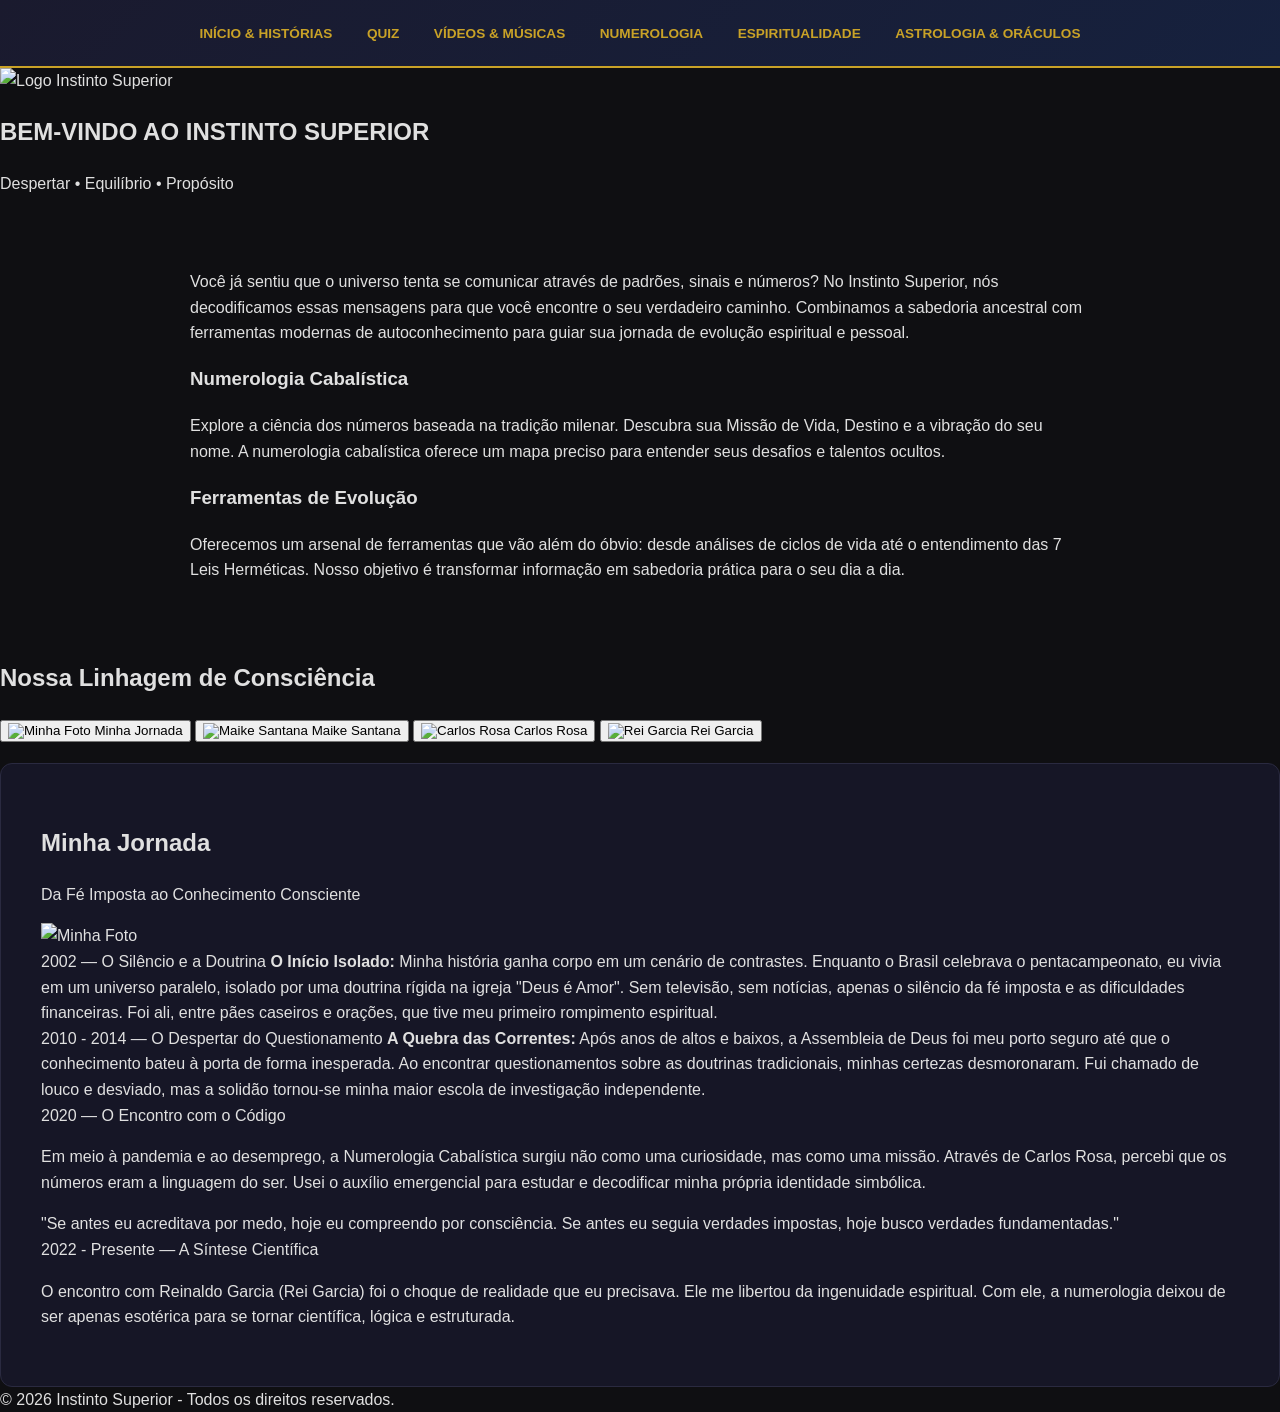
==== index.html @ 55b1f20a "Update index.html" ====
<!DOCTYPE html>
<html lang="pt-br">
<head>
    <meta charset="UTF-8">
    <meta name="viewport" content="width=device-width, initial-scale=1.0">
    <title>Instinto Superior | Numerologia e Autoconhecimento</title>
 
    <meta charset="UTF-8">
    <title>Título da Página</title>
    <link rel="stylesheet" href="estilo.css">
    
</head>

<body>

<header>
    <nav>
      
            <a href="index.html">Início & Histórias</a>
           <a href="quiz.html">Quiz</a>
            <a href="midia.html">Vídeos & Músicas</a>
            <a href="numerologia.html">Numerologia</a>
           <a href="esoterismo.html">Espiritualidade</a>
            <a href="astrologia.html">Astrologia & Oráculos</a>
    
    </nav>
</header>

    <!-- Apresentação Hero -->
    <section class="hero">
        <img src="   " alt="Logo Instinto Superior">
        <h1>BEM-VINDO AO INSTINTO SUPERIOR</h1>
        <p>Despertar • Equilíbrio • Propósito</p>
    </section>

    <!-- Conteúdo Introdutório Principal -->
    <main class="content-section">
        <div class="intro-text">
            <p>Você já sentiu que o universo tenta se comunicar através de padrões, sinais e números? No <span class="highlight">Instinto Superior</span>, nós decodificamos essas mensagens para que você encontre o seu verdadeiro caminho. Combinamos a sabedoria ancestral com ferramentas modernas de autoconhecimento para guiar sua jornada de evolução espiritual e pessoal.</p>
        </div>

        <div class="tools-grid">
            <div class="card">
                <h3>Numerologia Cabalística</h3>
                <p>Explore a ciência dos números baseada na tradição milenar. Descubra sua Missão de Vida, Destino e a vibração do seu nome. A numerologia cabalística oferece um mapa preciso para entender seus desafios e talentos ocultos.</p>
            </div>

            <div class="card">
                <h3>Ferramentas de Evolução</h3>
                <p>Oferecemos um arsenal de ferramentas que vão além do óbvio: desde análises de ciclos de vida até o entendimento das 7 Leis Herméticas. Nosso objetivo é transformar informação em sabedoria prática para o seu dia a dia.</p>
            </div>
        </div>
    </main>

    <!-- ====================================================
         SEÇÃO CENTRAL DE HISTÓRIAS INTEGRADA
         ==================================================== -->
    <section class="historias-container">
        <h2 class="historias-title">Nossa Linhagem de Consciência</h2>
        
        <!-- Menu de Navegação por Abas -->
        <div class="tabs-menu">
            <button class="tab-button active" onclick="openTab(event, 'minha-jornada')">
                <img src="    " alt="Minha Foto"> Minha Jornada
            </button>
            <button class="tab-button" onclick="openTab(event, 'maike-santana')">
                <img src="   " alt="Maike Santana"> Maike Santana
            </button>
            <button class="tab-button" onclick="openTab(event, 'carlos-rosa')">
                <img src="   " alt="Carlos Rosa"> Carlos Rosa
            </button>
            <button class="tab-button" onclick="openTab(event, 'rei-gacia')">
                <img src="   " alt="Rei Garcia"> Rei Garcia
            </button>
        </div>

        <!-- ABA 1: MINHA JORNADA -->
        <div id="minha-jornada" class="tab-content active">
            <div class="bio-header">
                <h2>Minha Jornada</h2>
                <p>Da Fé Imposta ao Conhecimento Consciente</p>
            </div>
            <div class="profile-wrapper">
                <img src="https://static.wixstatic.com/media/748f0c_9f172730eea84b9d8f910b23931224f4~mv2.jpeg" alt="Minha Foto" class="profile-pic-bio">
                <div class="bio-desc">
                    <div class="timeline-box">
                        <span class="timeline-date">2002 — O Silêncio e a Doutrina</span>
                        <strong>O Início Isolado:</strong> Minha história ganha corpo em um cenário de contrastes. Enquanto o Brasil celebrava o pentacampeonato, eu vivia em um universo paralelo, isolado por uma doutrina rígida na igreja "Deus é Amor". Sem televisão, sem notícias, apenas o silêncio da fé imposta e as dificuldades financeiras. Foi ali, entre pães caseiros e orações, que tive meu primeiro rompimento espiritual.
                    </div>
                    <div class="timeline-box">
                        <span class="timeline-date">2010 - 2014 — O Despertar do Questionamento</span>
                        <strong>A Quebra das Correntes:</strong> Após anos de altos e baixos, a Assembleia de Deus foi meu porto seguro até que o conhecimento bateu à porta de forma inesperada. Ao encontrar questionamentos sobre as doutrinas tradicionais, minhas certezas desmoronaram. Fui chamado de louco e desviado, mas a solidão tornou-se minha maior escola de investigação independente.
                    </div>
                </div>
            </div>
            
            <div class="timeline-box">
                <span class="timeline-date">2020 — O Encontro com o Código</span>
                <p>Em meio à pandemia e ao desemprego, a Numerologia Cabalística surgiu não como uma curiosidade, mas como uma missão. Através de Carlos Rosa, percebi que os números eram a linguagem do ser. Usei o auxílio emergencial para estudar e decodificar minha própria identidade simbólica.</p>
            </div>

            <div class="box-destaque" style="border-left-color: #c9a227;">
                "Se antes eu acreditava por medo, hoje eu compreendo por consciência. Se antes eu seguia verdades impostas, hoje busco verdades fundamentadas."
            </div>

            <div class="timeline-box">
                <span class="timeline-date">2022 - Presente — A Síntese Científica</span>
                <p>O encontro com Reinaldo Garcia (Rei Garcia) foi o choque de realidade que eu precisava. Ele me libertou da ingenuidade espiritual. Com ele, a numerologia deixou de ser apenas esotérica para se tornar científica, lógica e estruturada.</p>
            </div>
        </div>

        <!-- ABA 2: MAIKE SANTANA -->
        <div id="maike-santana" class="tab-content">
            <div class="bio-header">
                <h2>Maike Santana</h2>
                <p>Escritor e Ser Interior em Evolução</p>
            </div>
            <div class="profile-wrapper">
                <img src="https://static.wixstatic.com/media/748f0c_4a6f8e81acbf4559ae08676d665b6ce5~mv2.jpeg" alt="Maike Santana" class="profile-pic-bio">
                <div class="bio-desc">
                    <p><strong>Maike Santana</strong> é um exemplo de resiliência [cite: user_context]. Através de sua obra, ele compartilha como transformou dores físicas profundas e diagnósticos crônicos em uma jornada de despertar espiritual [cite: user_context]. Ex-praticante de esportes e entusiasta de uma vida ativa, ele encontrou na escrita e na introspecção a salvação para os desafios impostos pela Distrofia Muscular e pela Doença de Crohn [cite: user_context].</p>
                    <p>Mais que um autor, Maike é uma alma íntegra que impacta a todos com sua história de superação constante, provando que a verdadeira liberdade reside no interior [cite: user_context].</p>
                </div>
            </div>

            <div class="box-vintage">
                <h3>Agradecimentos do Autor</h3>
                <p>“Aos familiares e amigos que interferiram em minha vida compartilhando afetos, mas também às pessoas que trombaram em minha trajetória indiretamente, pois admito que grande parte do meu jardim floresceu por causa de cada muda plantada por um destes!” [cite: user_context]</p>
            </div>

            <div class="grid-dois-campos">
                <div class="campo-item">
                    <h4>Doença de Crohn</h4>
                    <p>Condição inflamatória crônica do trato digestivo [cite: user_context]. Exige disciplina, tratamentos intensos e uma força mental inabalável para lidar com a fadiga e os sintomas recorrentes [cite: user_context].</p>
                </div>
                <div class="campo-item">
                    <h4>Distrofia Muscular</h4>
                    <p>Desafio genético que causa a fraqueza progressiva dos músculos [cite: user_context]. Uma batalha que Maike enfrenta buscando na essência espiritual a mobilidade que o corpo limita [cite: user_context].</p>
                </div>
            </div>
        </div>

        <!-- ABA 3: CARLOS ROSA -->
        <div id="carlos-rosa" class="tab-content">
            <div class="bio-header">
                <h2>Carlos Rosa</h2>
                <p>O Pioneiro da Numerologia Cabalística no Brasil</p>
            </div>
            <div class="profile-wrapper">
                <img src="https://static.wixstatic.com/media/748f0c_5c99cead1aad499e9e5882c2d1a0285c~mv2.jpeg" alt="Carlos Rosa" class="profile-pic-bio">
                <div class="bio-desc">
                    <p>A história da Numerologia Cabalística moderna no Brasil tem um marco inicial claro: o trabalho de <strong>Carlos Rosa</strong> [cite: user_context]. Em 2002, ele fundou a <strong>Academia Brasileira de Numerologia Cabalística (ABNC)</strong>, tornando-se o principal responsável por trazer esse conhecimento ancestral para o público brasileiro de forma estruturada e didática [cite: user_context].</p>
                    <p>Através de suas obras e ensinos, Carlos Rosa desmistificou o uso da Gematria e a aplicação da Tabela Cabalística, defendendo que os números são a linguagem fundamental do universo [cite: user_context].</p>
                </div>
            </div>

            <div class="box-vintage">
                <h3>Uma Conexão de Propósito</h3>
                <p>"Minha trajetória com os números começou a ganhar forma em 2019 [cite: user_context]. (...) Foi através dos vídeos e das lições de Carlos Rosa que encontrei a Numerologia — não apenas como uma teoria, mas como uma ferramenta de praticidade absoluta [cite: user_context]. Ele foi a ponte que me permitiu sair de um estado de incerteza para um caminho de clareza técnica [cite: user_context]."</p>
            </div>

            <div class="box-destaque" style="border-left-color: #c5a021;">
                <h3>Da Tradição à Ciência</h3>
                <p>Honro o misticismo que ele apresentou, pois foi ele que pavimentou o caminho [cite: user_context]. No entanto, meu compromisso atual é levar esse legado para o próximo nível: o da comprovação por padrões, do estudo cerebral e da psicologia aplicada [cite: user_context]. Carlos Rosa trouxe a chave; meu trabalho é aplicar essa chave na engenharia do comportamento humano moderno [cite: user_context].</p>
            </div>
        </div>

        <!-- ABA 4: REI GARCIA -->
        <div id="rei-gacia" class="tab-content">
            <div class="bio-header">
                <h2>Reinaldo Garcia (Rei Garcia)</h2>
                <p>Numerologia Quântica e a Ciência do Ser</p>
            </div>
            <div class="profile-wrapper">
                <img src="https://static.wixstatic.com/media/748f0c_0ec0a823d72e423b91627343e08ac4ed~mv2.jpg" alt="Rei Garcia" class="profile-pic-bio">
                <div class="bio-desc">
                    <p><strong>Reinaldo Martins Garcia</strong> é a personificação do equilíbrio entre a mente analítica e a percepção metafísica [cite: user_context]. Engenheiro e empresário por formação, Reinaldo trouxe para o universo da numerologia o rigor científico que o campo necessitava [cite: user_context]. Atuando como numerólogo cabalista, tarólogo e palestrante, seu trabalho é um convite à evolução da consciência [cite: user_context].</p>
                    <p>Diferente das abordagens puramente místicas, o "Rei Garcia" fundamenta sua prática na <strong>Numerologia Quântica</strong>, utilizando conceitos de física e frequência para harmonizar energias [cite: user_context].</p>
                </div>
            </div>

            <div class="box-destaque">
                <h3>A Ponte para a Ciência</h3>
                <p>"Reinaldo Garcia foi o mestre que equilibrou minha jornada [cite: user_context]. Se o início do meu caminho foi marcado pela fé e pelo misticismo, foi com o Reinaldo que aprendi a centrar meus estudos na modernidade científica [cite: user_context]. Ele me deu a mentalidade necessária para construir ferramentas científicas que realmente transformam a vida das pessoas [cite: user_context]."</p>
            </div>
        </div>

    </section>

    <!-- Rodapé Único -->
    <footer>
        &copy; 2026 Instinto Superior - Todos os direitos reservados.
    </footer>

    <!-- SCRIPT DE INTEGRAÇÃO DAS ABAS -->
    <script>
        function openTab(evt, tabName) {
            // Esconde todos os conteúdos das abas
            var i, tabcontent, tablinks;
            tabcontent = document.getElementsByClassName("tab-content");
            for (i = 0; i < tabcontent.length; i++) {
                tabcontent[i].className = tabcontent[i].className.replace(" active", "");
            }

            // Remove a classe "active" de todos os botões
            tablinks = document.getElementsByClassName("tab-button");
            for (i = 0; i < tablinks.length; i++) {
                tablinks[i].className = tablinks[i].className.replace(" active", "");
            }

            // Mostra a aba atual e adiciona a classe "active" ao botão clicado
            document.getElementById(tabName).className += " active";
            evt.currentTarget.className += " active";
        }
    </script>

</body>
</html>
---- estilo.css ----
/* estilo.css - Identidade Visual Instinto Superior */
:root {
    --fundo: #0f0f12;
    --card-bg: #1a1a2e;
    --dourado: #c9a227;
    --texto: #e0e0e0;
    --ciano: #06b6d4;
    --vermelho-maike: #b21f1f;
}

body {
    font-family: 'Segoe UI', Tahoma, Geneva, Verdana, sans-serif;
    background-color: var(--fundo);
    color: var(--texto);
    margin: 0;
    line-height: 1.6;
}

/* Menu Superior Integrado */
header {
    background: linear-gradient(135deg, #1a1a2e 0%, #16213e 100%);
    padding: 20px 0;
    text-align: center;
    border-bottom: 2px solid var(--dourado);
    position: sticky;
    top: 0;
    z-index: 1000;
}

nav a {
    color: var(--dourado);
    text-decoration: none;
    margin: 0 15px;
    font-weight: bold;
    text-transform: uppercase;
    font-size: 0.85em;
    transition: 0.3s;
}

nav a:hover, nav a.active {
    color: #fff;
    text-shadow: 0 0 10px var(--dourado);
}

/* Layout das Páginas */
.content-section {
    max-width: 900px;
    margin: 0 auto;
    padding: 40px 20px;
}

/* Estilo de Cartões (Cards) */
.card-padrao {
    background: var(--card-bg);
    padding: 25px;
    border-radius: 10px;
    border-left: 4px solid var(--dourado);
    transition: transform 0.3s ease;
    margin-bottom: 20px;
}

.card-padrao:hover {
    transform: translateY(-5px);
    background: #232344;
}

/* Estilo das Abas de Histórias */
.tab-content {
    display: none;
    background: #161626;
    padding: 40px;
    border-radius: 12px;
    border: 1px solid #2a2a40;
    margin-top: 20px;
}

.tab-content.active {
    display: block;
    animation: fadeIn 0.5s ease;
}

@keyframes fadeIn {
    from { opacity: 0; transform: translateY(10px); }
    to { opacity: 1; transform: translateY(0); }
}
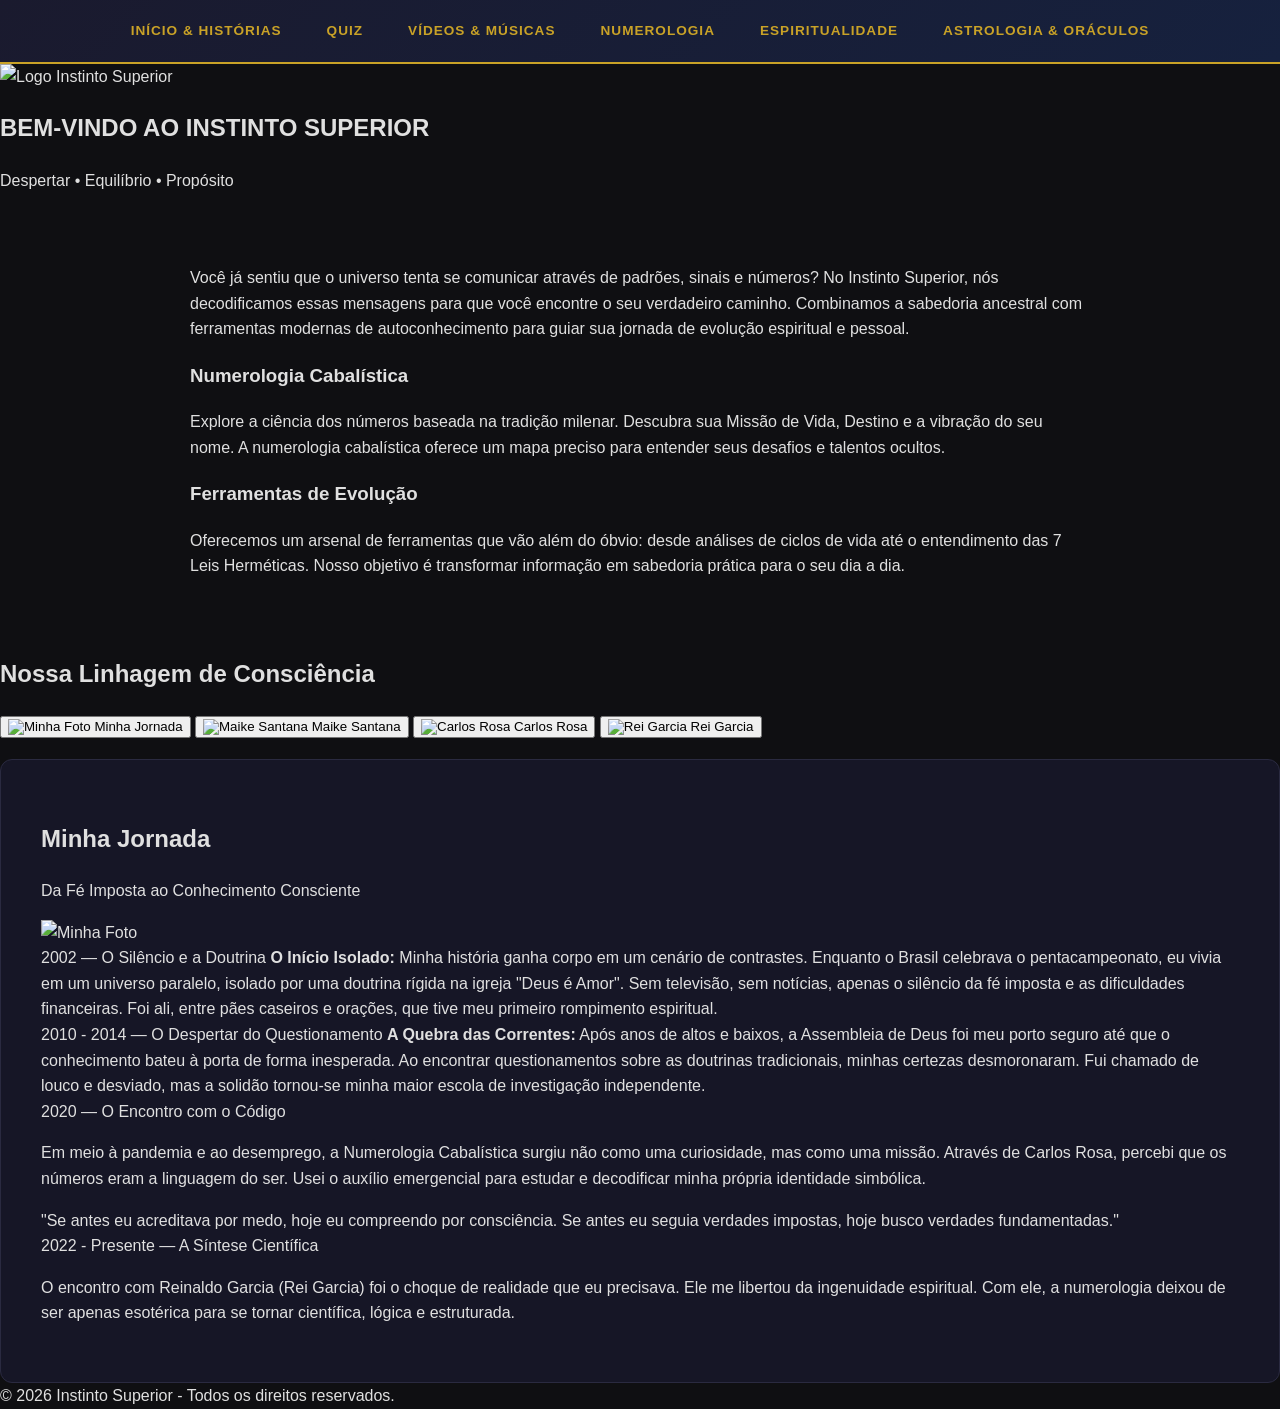
==== commit 5114de6c: "Update index.html" ====
--- a/index.html
+++ b/index.html
@@ -81,7 +81,7 @@
                 <p>Da Fé Imposta ao Conhecimento Consciente</p>
             </div>
             <div class="profile-wrapper">
-                <img src="https://static.wixstatic.com/media/748f0c_9f172730eea84b9d8f910b23931224f4~mv2.jpeg" alt="Minha Foto" class="profile-pic-bio">
+                <img src="    " alt="Minha Foto" class="profile-pic-bio">
                 <div class="bio-desc">
                     <div class="timeline-box">
                         <span class="timeline-date">2002 — O Silêncio e a Doutrina</span>
@@ -116,7 +116,7 @@
                 <p>Escritor e Ser Interior em Evolução</p>
             </div>
             <div class="profile-wrapper">
-                <img src="https://static.wixstatic.com/media/748f0c_4a6f8e81acbf4559ae08676d665b6ce5~mv2.jpeg" alt="Maike Santana" class="profile-pic-bio">
+                <img src="    " alt="Maike Santana" class="profile-pic-bio">
                 <div class="bio-desc">
                     <p><strong>Maike Santana</strong> é um exemplo de resiliência [cite: user_context]. Através de sua obra, ele compartilha como transformou dores físicas profundas e diagnósticos crônicos em uma jornada de despertar espiritual [cite: user_context]. Ex-praticante de esportes e entusiasta de uma vida ativa, ele encontrou na escrita e na introspecção a salvação para os desafios impostos pela Distrofia Muscular e pela Doença de Crohn [cite: user_context].</p>
                     <p>Mais que um autor, Maike é uma alma íntegra que impacta a todos com sua história de superação constante, provando que a verdadeira liberdade reside no interior [cite: user_context].</p>
@@ -147,7 +147,7 @@
                 <p>O Pioneiro da Numerologia Cabalística no Brasil</p>
             </div>
             <div class="profile-wrapper">
-                <img src="https://static.wixstatic.com/media/748f0c_5c99cead1aad499e9e5882c2d1a0285c~mv2.jpeg" alt="Carlos Rosa" class="profile-pic-bio">
+                <img src="    " alt="Carlos Rosa" class="profile-pic-bio">
                 <div class="bio-desc">
                     <p>A história da Numerologia Cabalística moderna no Brasil tem um marco inicial claro: o trabalho de <strong>Carlos Rosa</strong> [cite: user_context]. Em 2002, ele fundou a <strong>Academia Brasileira de Numerologia Cabalística (ABNC)</strong>, tornando-se o principal responsável por trazer esse conhecimento ancestral para o público brasileiro de forma estruturada e didática [cite: user_context].</p>
                     <p>Através de suas obras e ensinos, Carlos Rosa desmistificou o uso da Gematria e a aplicação da Tabela Cabalística, defendendo que os números são a linguagem fundamental do universo [cite: user_context].</p>
@@ -172,7 +172,7 @@
                 <p>Numerologia Quântica e a Ciência do Ser</p>
             </div>
             <div class="profile-wrapper">
-                <img src="https://static.wixstatic.com/media/748f0c_0ec0a823d72e423b91627343e08ac4ed~mv2.jpg" alt="Rei Garcia" class="profile-pic-bio">
+                <img src="    " alt="Rei Garcia" class="profile-pic-bio">
                 <div class="bio-desc">
                     <p><strong>Reinaldo Martins Garcia</strong> é a personificação do equilíbrio entre a mente analítica e a percepção metafísica [cite: user_context]. Engenheiro e empresário por formação, Reinaldo trouxe para o universo da numerologia o rigor científico que o campo necessitava [cite: user_context]. Atuando como numerólogo cabalista, tarólogo e palestrante, seu trabalho é um convite à evolução da consciência [cite: user_context].</p>
                     <p>Diferente das abordagens puramente místicas, o "Rei Garcia" fundamenta sua prática na <strong>Numerologia Quântica</strong>, utilizando conceitos de física e frequência para harmonizar energias [cite: user_context].</p>
--- a/estilo.css
+++ b/estilo.css
@@ -16,40 +16,52 @@
     line-height: 1.6;
 }
 
-/* Menu Superior Integrado */
+/* ====================================================
+   MENU SUPERIOR HORIZONTAL (BEM NO TOPO, UM AO LADO DO OUTRO)
+   ==================================================== */
 header {
     background: linear-gradient(135deg, #1a1a2e 0%, #16213e 100%);
-    padding: 20px 0;
+    padding: 15px 0; /* Diminuído para ocupar menos espaço vertical */
     text-align: center;
     border-bottom: 2px solid var(--dourado);
-    position: sticky;
+    position: sticky; /* Mantém o menu fixo no topo ao rolar a página */
     top: 0;
     z-index: 1000;
 }
 
-nav a {
+header nav {
+    display: flex;
+    justify-content: center; /* Centraliza horizontalmente os itens */
+    align-items: center;
+    gap: 25px; /* Espaçamento exato entre um link e outro */
+    flex-wrap: wrap; /* Se a tela for muito pequena (celular), eles quebram linha suavemente */
+}
+
+header nav a {
     color: var(--dourado);
     text-decoration: none;
-    margin: 0 15px;
     font-weight: bold;
     text-transform: uppercase;
     font-size: 0.85em;
-    transition: 0.3s;
+    letter-spacing: 1px;
+    transition: all 0.3s ease;
+    padding: 5px 10px;
 }
 
-nav a:hover, nav a.active {
+header nav a:hover, header nav a.active {
     color: #fff;
     text-shadow: 0 0 10px var(--dourado);
 }
 
-/* Layout das Páginas */
+/* ====================================================
+   LAYOUT E CARDS DAS PÁGINAS
+   ==================================================== */
 .content-section {
     max-width: 900px;
     margin: 0 auto;
     padding: 40px 20px;
 }
 
-/* Estilo de Cartões (Cards) */
 .card-padrao {
     background: var(--card-bg);
     padding: 25px;
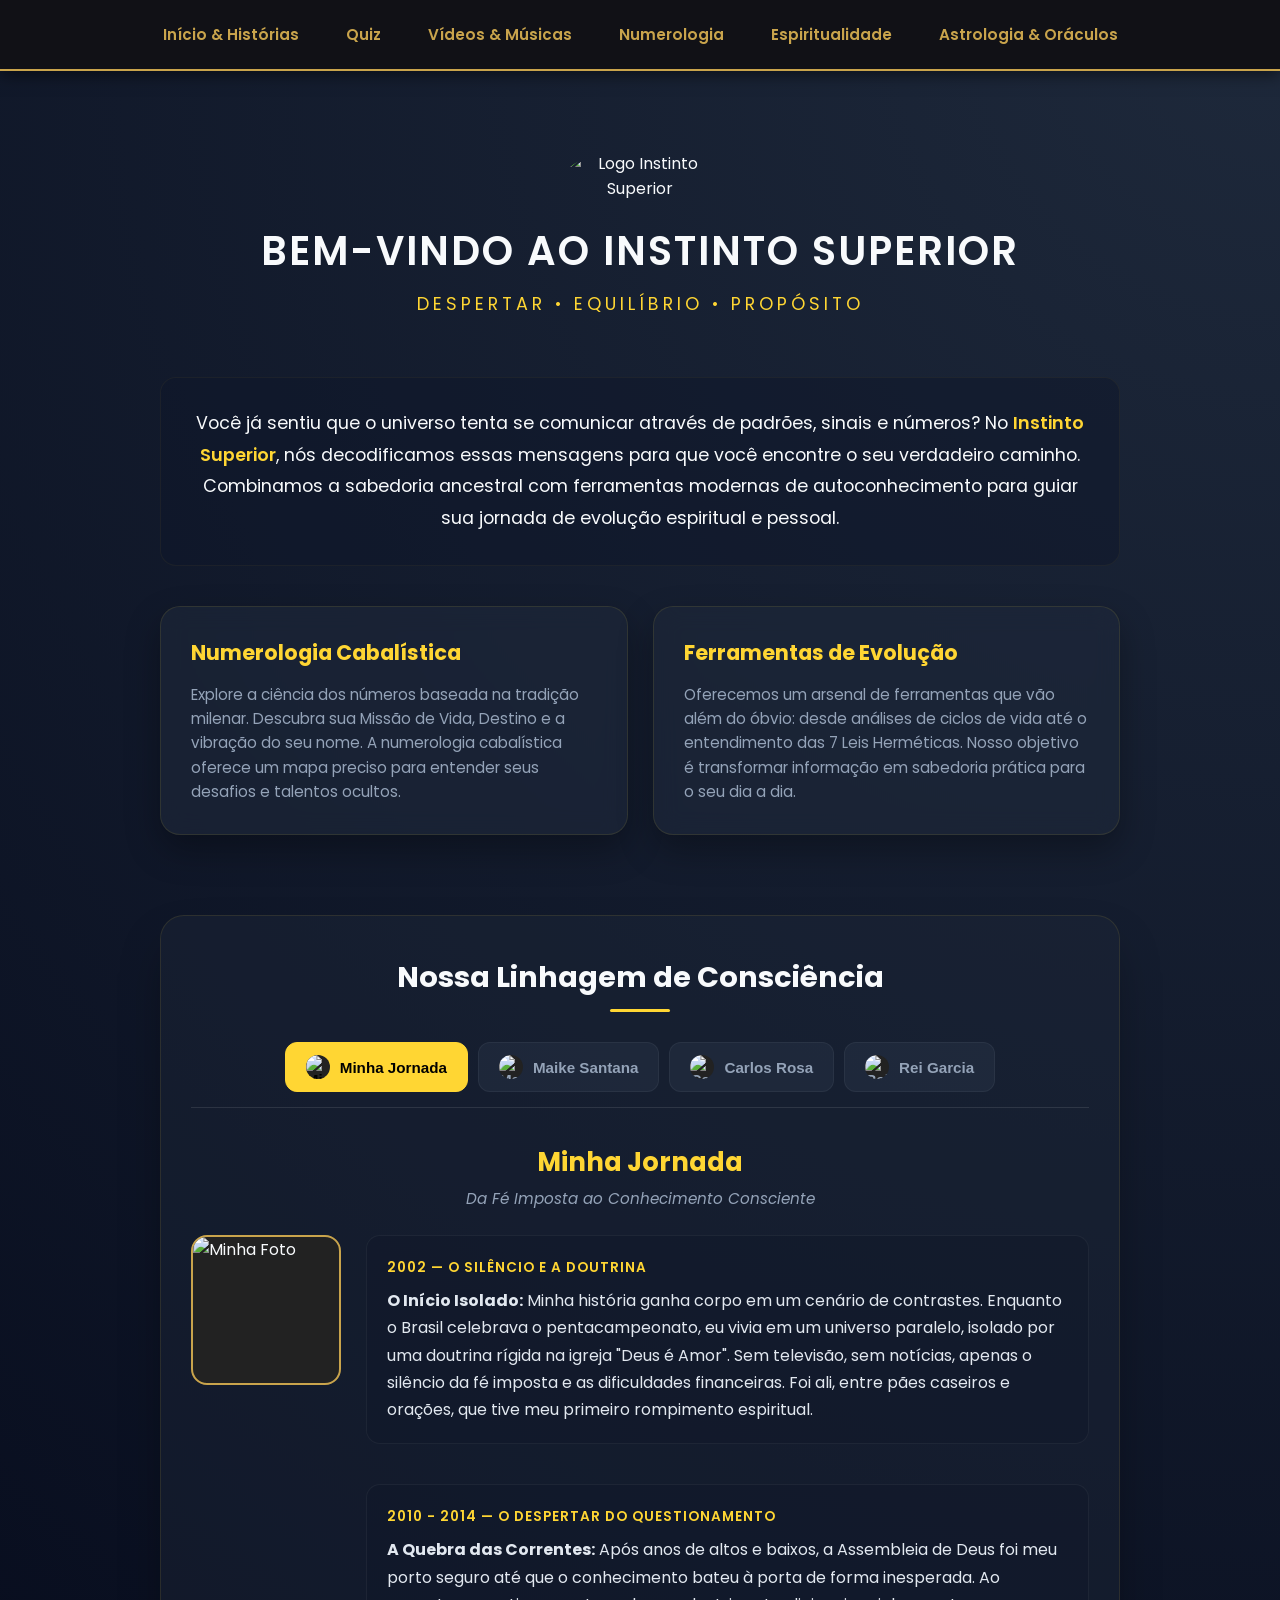
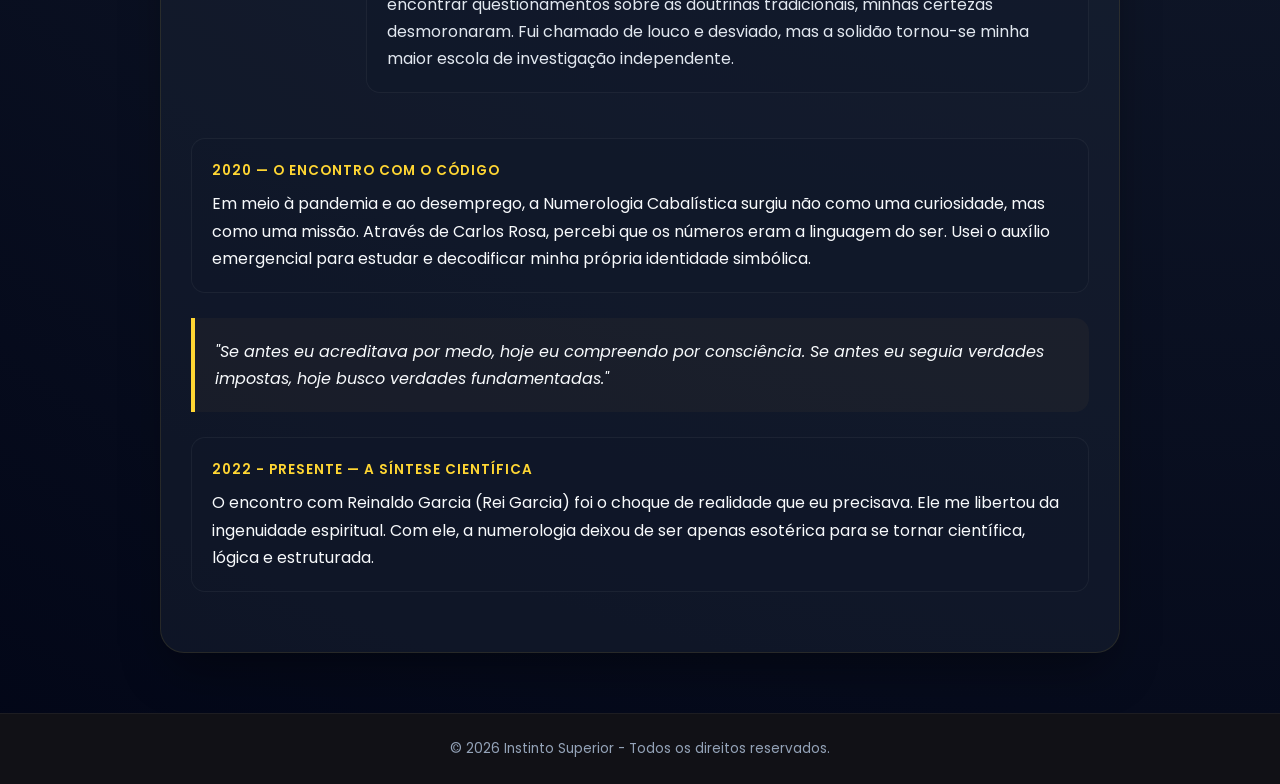
==== commit cffb3e21: "Update index.html" ====
--- a/index.html
+++ b/index.html
@@ -4,31 +4,401 @@
     <meta charset="UTF-8">
     <meta name="viewport" content="width=device-width, initial-scale=1.0">
     <title>Instinto Superior | Numerologia e Autoconhecimento</title>
- 
-    <meta charset="UTF-8">
-    <title>Título da Página</title>
-    <link rel="stylesheet" href="estilo.css">
-    
+    <link href="https://fonts.googleapis.com/css2?family=Poppins:wght@300;400;600&display=swap" rel="stylesheet">
+    <style>
+        :root {
+            --primary: #ffd633;
+            --primary-dark: #c9a44c;
+            --bg: #020617;
+            --card-bg: rgba(30, 41, 59, 0.6);
+            --text: #f8fafc;
+            --text-muted: #94a3b8;
+        }
+
+        * {
+            box-sizing: border-box;
+            margin: 0;
+            padding: 0;
+        }
+
+        body {
+            font-family: 'Poppins', sans-serif;
+            background: radial-gradient(circle at top right, #1e293b, #020617);
+            color: var(--text);
+            min-height: 100vh;
+            display: flex;
+            flex-direction: column;
+            align-items: center;
+            overflow-x: hidden;
+        }
+
+        /* HEADER & NAVEGAÇÃO */
+        header {
+            width: 100%;
+            background: #111116;
+            border-bottom: 2px solid var(--primary-dark);
+            box-shadow: 0 4px 15px rgba(0,0,0,0.5);
+            z-index: 100;
+        }
+
+        header nav {
+            display: flex;
+            justify-content: center;
+            flex-wrap: wrap;
+            gap: 15px;
+            max-width: 1200px;
+            margin: 0 auto;
+            padding: 15px 20px;
+        }
+
+        header nav a {
+            color: var(--primary-dark);
+            text-decoration: none;
+            font-weight: 600;
+            font-size: 0.95rem;
+            padding: 8px 16px;
+            border-radius: 4px;
+            transition: all 0.3s ease;
+        }
+
+        header nav a:hover {
+            background: rgba(201, 164, 76, 0.15);
+            color: var(--primary);
+        }
+
+        /* HERO SECTION */
+        .hero {
+            text-align: center;
+            padding: 60px 20px;
+            width: 100%;
+            max-width: 800px;
+            margin-top: 20px;
+        }
+
+        .hero img {
+            max-width: 150px;
+            height: auto;
+            margin-bottom: 20px;
+            border-radius: 50%;
+        }
+
+        .hero h1 {
+            font-size: 2.5rem;
+            font-weight: 600;
+            letter-spacing: 2px;
+            color: var(--text);
+            margin-bottom: 10px;
+        }
+
+        .hero p {
+            font-size: 1.1rem;
+            color: var(--primary);
+            letter-spacing: 4px;
+            text-transform: uppercase;
+        }
+
+        /* CONTEÚDO PRINCIPAL */
+        .content-section {
+            width: 100%;
+            max-width: 1000px;
+            padding: 0 20px 40px 20px;
+        }
+
+        .intro-text {
+            background: rgba(15, 23, 42, 0.5);
+            padding: 30px;
+            border-radius: 16px;
+            border: 1px solid rgba(255, 214, 51, 0.05);
+            text-align: center;
+            margin-bottom: 40px;
+            font-size: 1.1rem;
+            line-height: 1.8;
+        }
+
+        .highlight {
+            color: var(--primary);
+            font-weight: 600;
+        }
+
+        /* CARDS DE FERRAMENTAS */
+        .tools-grid {
+            display: grid;
+            grid-template-columns: repeat(auto-fit, minmax(300px, 1fr));
+            gap: 25px;
+            margin-bottom: 40px;
+        }
+
+        .card {
+            background: var(--card-bg);
+            backdrop-filter: blur(12px);
+            border: 1px solid rgba(255, 214, 51, 0.1);
+            padding: 30px;
+            border-radius: 20px;
+            box-shadow: 0 15px 35px rgba(0, 0, 0, 0.3);
+            transition: transform 0.3s ease;
+        }
+
+        .card:hover {
+            transform: translateY(-5px);
+            border-color: var(--primary);
+        }
+
+        .card h3 {
+            color: var(--primary);
+            font-size: 1.3rem;
+            margin-bottom: 15px;
+        }
+
+        .card p {
+            color: var(--text-muted);
+            line-height: 1.6;
+            font-size: 0.95rem;
+        }
+
+        /* SEÇÃO DE HISTÓRIAS & LINHAGEM (ABAS) */
+        .historias-container {
+            width: 100%;
+            max-width: 960px;
+            background: rgba(30, 41, 59, 0.4);
+            border: 1px solid rgba(255, 214, 51, 0.1);
+            border-radius: 24px;
+            padding: 40px 30px;
+            margin-bottom: 60px;
+            box-shadow: 0 25px 50px -12px rgba(0, 0, 0, 0.4);
+        }
+
+        .historias-title {
+            text-align: center;
+            font-size: 1.8rem;
+            margin-bottom: 30px;
+            color: var(--text);
+            position: relative;
+        }
+
+        .historias-title::after {
+            content: '';
+            display: block;
+            width: 60px;
+            height: 3px;
+            background: var(--primary);
+            margin: 10px auto 0 auto;
+            border-radius: 2px;
+        }
+
+        /* MENU DE ABAS */
+        .tabs-menu {
+            display: flex;
+            justify-content: center;
+            flex-wrap: wrap;
+            gap: 10px;
+            margin-bottom: 35px;
+            border-bottom: 1px solid rgba(255, 255, 255, 0.1);
+            padding-bottom: 15px;
+        }
+
+        .tab-button {
+            background: rgba(51, 65, 85, 0.3);
+            border: 1px solid rgba(255, 255, 255, 0.05);
+            color: var(--text-muted);
+            padding: 12px 20px;
+            font-size: 0.95rem;
+            font-weight: 600;
+            border-radius: 12px;
+            cursor: pointer;
+            display: flex;
+            align-items: center;
+            gap: 10px;
+            transition: all 0.3s ease;
+        }
+
+        .tab-button img {
+            width: 24px;
+            height: 24px;
+            border-radius: 50%;
+            object-fit: cover;
+            background: #222;
+        }
+
+        .tab-button:hover {
+            background: rgba(255, 214, 51, 0.1);
+            color: var(--text);
+        }
+
+        .tab-button.active {
+            background: var(--primary);
+            color: #000;
+            border-color: var(--primary);
+        }
+
+        /* CONTEÚDO DAS ABAS */
+        .tab-content {
+            display: none;
+            animation: fadeIn 0.5s ease-in-out forwards;
+        }
+
+        .tab-content.active {
+            display: block;
+        }
+
+        @keyframes fadeIn {
+            from { opacity: 0; transform: translateY(10px); }
+            to { opacity: 1; transform: translateY(0); }
+        }
+
+        .bio-header {
+            margin-bottom: 25px;
+            text-align: center;
+        }
+
+        .bio-header h2 {
+            font-size: 1.6rem;
+            color: var(--primary);
+            margin-bottom: 5px;
+        }
+
+        .bio-header p {
+            color: var(--text-muted);
+            font-style: italic;
+            font-size: 0.95rem;
+        }
+
+        .profile-wrapper {
+            display: flex;
+            gap: 25px;
+            align-items: flex-start;
+            margin-bottom: 25px;
+        }
+
+        .profile-pic-bio {
+            width: 150px;
+            height: 150px;
+            border-radius: 16px;
+            object-fit: cover;
+            border: 2px solid var(--primary-dark);
+            flex-shrink: 0;
+            background: #222;
+        }
+
+        .bio-desc {
+            display: flex;
+            flex-direction: column;
+            gap: 20px;
+            line-height: 1.7;
+            color: #e2e8f0;
+        }
+
+        /* CAIXAS E ELEMENTOS ESTILIZADOS DE TEXTO */
+        .timeline-box {
+            background: rgba(15, 23, 42, 0.4);
+            border: 1px solid rgba(255, 255, 255, 0.05);
+            padding: 20px;
+            border-radius: 14px;
+            margin-bottom: 20px;
+            line-height: 1.7;
+        }
+
+        .timeline-date {
+            display: block;
+            color: var(--primary);
+            font-weight: 600;
+            font-size: 0.85rem;
+            text-transform: uppercase;
+            margin-bottom: 8px;
+            letter-spacing: 1px;
+        }
+
+        .box-destaque {
+            border-left: 4px solid var(--primary-dark);
+            background: rgba(201, 164, 76, 0.05);
+            padding: 20px;
+            border-radius: 0 14px 14px 0;
+            margin: 25px 0;
+            font-style: italic;
+            line-height: 1.7;
+        }
+
+        .box-vintage {
+            background: rgba(17, 24, 39, 0.6);
+            border: 1px dashed rgba(255, 214, 51, 0.3);
+            padding: 25px;
+            border-radius: 16px;
+            margin: 25px 0;
+            line-height: 1.7;
+        }
+
+        .box-vintage h3 {
+            color: var(--primary);
+            margin-bottom: 10px;
+            font-size: 1.1rem;
+        }
+
+        .grid-dois-campos {
+            display: grid;
+            grid-template-columns: repeat(auto-fit, minmax(250px, 1fr));
+            gap: 20px;
+            margin-top: 25px;
+        }
+
+        .campo-item {
+            background: rgba(15, 23, 42, 0.6);
+            padding: 20px;
+            border-radius: 12px;
+            border-bottom: 3px solid var(--primary-dark);
+        }
+
+        .campo-item h4 {
+            color: var(--text);
+            margin-bottom: 8px;
+            font-size: 1.05rem;
+        }
+
+        .campo-item p {
+            color: var(--text-muted);
+            font-size: 0.9rem;
+            line-height: 1.6;
+        }
+
+        /* RODAPÉ */
+        footer {
+            width: 100%;
+            background: #111116;
+            text-align: center;
+            padding: 25px;
+            color: var(--text-muted);
+            font-size: 0.85rem;
+            border-top: 1px solid rgba(255, 255, 255, 0.05);
+            margin-top: auto;
+        }
+
+        /* RESPONSIVIDADE */
+        @media (max-width: 768px) {
+            .profile-wrapper {
+                flex-direction: column;
+                align-items: center;
+                text-align: center;
+            }
+            .hero h1 { font-size: 2rem; }
+            .historias-container { padding: 25px 15px; }
+            .tab-button { width: 100%; justify-content: center; }
+        }
+    </style>
 </head>
-
 <body>
 
 <header>
     <nav>
-      
-            <a href="index.html">Início & Histórias</a>
-           <a href="quiz.html">Quiz</a>
-            <a href="midia.html">Vídeos & Músicas</a>
-            <a href="numerologia.html">Numerologia</a>
-           <a href="esoterismo.html">Espiritualidade</a>
-            <a href="astrologia.html">Astrologia & Oráculos</a>
-    
+        <a href="index.html">Início & Histórias</a>
+        <a href="quiz.html">Quiz</a>
+        <a href="midia.html">Vídeos & Músicas</a>
+        <a href="numerologia.html">Numerologia</a>
+        <a href="esoterismo.html">Espiritualidade</a>
+        <a href="astrologia.html">Astrologia & Oráculos</a>
     </nav>
 </header>
 
     <!-- Apresentação Hero -->
     <section class="hero">
-        <img src="   " alt="Logo Instinto Superior">
+        <img src="https://via.placeholder.com/150" alt="Logo Instinto Superior">
         <h1>BEM-VINDO AO INSTINTO SUPERIOR</h1>
         <p>Despertar • Equilíbrio • Propósito</p>
     </section>
@@ -61,16 +431,16 @@
         <!-- Menu de Navegação por Abas -->
         <div class="tabs-menu">
             <button class="tab-button active" onclick="openTab(event, 'minha-jornada')">
-                <img src="    " alt="Minha Foto"> Minha Jornada
+                <img src="https://via.placeholder.com/24" alt="Minha Foto"> Minha Jornada
             </button>
             <button class="tab-button" onclick="openTab(event, 'maike-santana')">
-                <img src="   " alt="Maike Santana"> Maike Santana
+                <img src="https://via.placeholder.com/24" alt="Maike Santana"> Maike Santana
             </button>
             <button class="tab-button" onclick="openTab(event, 'carlos-rosa')">
-                <img src="   " alt="Carlos Rosa"> Carlos Rosa
+                <img src="https://via.placeholder.com/24" alt="Carlos Rosa"> Carlos Rosa
             </button>
             <button class="tab-button" onclick="openTab(event, 'rei-gacia')">
-                <img src="   " alt="Rei Garcia"> Rei Garcia
+                <img src="https://via.placeholder.com/24" alt="Rei Garcia"> Rei Garcia
             </button>
         </div>
 
@@ -81,7 +451,7 @@
                 <p>Da Fé Imposta ao Conhecimento Consciente</p>
             </div>
             <div class="profile-wrapper">
-                <img src="    " alt="Minha Foto" class="profile-pic-bio">
+                <img src="https://via.placeholder.com/150" alt="Minha Foto" class="profile-pic-bio">
                 <div class="bio-desc">
                     <div class="timeline-box">
                         <span class="timeline-date">2002 — O Silêncio e a Doutrina</span>
@@ -99,7 +469,7 @@
                 <p>Em meio à pandemia e ao desemprego, a Numerologia Cabalística surgiu não como uma curiosidade, mas como uma missão. Através de Carlos Rosa, percebi que os números eram a linguagem do ser. Usei o auxílio emergencial para estudar e decodificar minha própria identidade simbólica.</p>
             </div>
 
-            <div class="box-destaque" style="border-left-color: #c9a227;">
+            <div class="box-destaque" style="border-left-color: #ffd633;">
                 "Se antes eu acreditava por medo, hoje eu compreendo por consciência. Se antes eu seguia verdades impostas, hoje busco verdades fundamentadas."
             </div>
 
@@ -116,26 +486,26 @@
                 <p>Escritor e Ser Interior em Evolução</p>
             </div>
             <div class="profile-wrapper">
-                <img src="    " alt="Maike Santana" class="profile-pic-bio">
+                <img src="https://via.placeholder.com/150" alt="Maike Santana" class="profile-pic-bio">
                 <div class="bio-desc">
-                    <p><strong>Maike Santana</strong> é um exemplo de resiliência [cite: user_context]. Através de sua obra, ele compartilha como transformou dores físicas profundas e diagnósticos crônicos em uma jornada de despertar espiritual [cite: user_context]. Ex-praticante de esportes e entusiasta de uma vida ativa, ele encontrou na escrita e na introspecção a salvação para os desafios impostos pela Distrofia Muscular e pela Doença de Crohn [cite: user_context].</p>
-                    <p>Mais que um autor, Maike é uma alma íntegra que impacta a todos com sua história de superação constante, provando que a verdadeira liberdade reside no interior [cite: user_context].</p>
+                    <p><strong>Maike Santana</strong> é um exemplo de resiliência. Através de sua obra, ele compartilha como transformou dores físicas profundas e diagnósticos crônicos em uma jornada de despertar espiritual. Ex-praticante de esportes e entusiasta de uma vida active, ele encontrou na escrita e na introspecção a salvação para os desafios impostos pela Distrofia Muscular e pela Doença de Crohn.</p>
+                    <p>Mais que um autor, Maike é uma alma íntegra que impacta a todos com sua história de superação constante, provando que a verdadeira liberdade reside no interior.</p>
                 </div>
             </div>
 
             <div class="box-vintage">
                 <h3>Agradecimentos do Autor</h3>
-                <p>“Aos familiares e amigos que interferiram em minha vida compartilhando afetos, mas também às pessoas que trombaram em minha trajetória indiretamente, pois admito que grande parte do meu jardim floresceu por causa de cada muda plantada por um destes!” [cite: user_context]</p>
+                <p>“Aos familiares e amigos que interferiram em minha vida compartilhando afetos, mas também às pessoas que trombaram em minha trajetória indiretamente, pois admito que grande parte do meu jardim floresceu por causa de cada muda plantada por um destes!”</p>
             </div>
 
             <div class="grid-dois-campos">
                 <div class="campo-item">
                     <h4>Doença de Crohn</h4>
-                    <p>Condição inflamatória crônica do trato digestivo [cite: user_context]. Exige disciplina, tratamentos intensos e uma força mental inabalável para lidar com a fadiga e os sintomas recorrentes [cite: user_context].</p>
+                    <p>Condição inflamatória crônica do trato digestivo. Exige disciplina, tratamentos intensos e uma força mental inabalável para lidar com a fadiga e os sintomas recorrentes.</p>
                 </div>
                 <div class="campo-item">
                     <h4>Distrofia Muscular</h4>
-                    <p>Desafio genético que causa a fraqueza progressiva dos músculos [cite: user_context]. Uma batalha que Maike enfrenta buscando na essência espiritual a mobilidade que o corpo limita [cite: user_context].</p>
+                    <p>Desafio genético que causa a fraqueza progressiva dos músculos. Uma batalha que Maike enfrenta buscando na essência espiritual a mobilidade que o corpo limita.</p>
                 </div>
             </div>
         </div>
@@ -147,21 +517,21 @@
                 <p>O Pioneiro da Numerologia Cabalística no Brasil</p>
             </div>
             <div class="profile-wrapper">
-                <img src="    " alt="Carlos Rosa" class="profile-pic-bio">
+                <img src="https://via.placeholder.com/150" alt="Carlos Rosa" class="profile-pic-bio">
                 <div class="bio-desc">
-                    <p>A história da Numerologia Cabalística moderna no Brasil tem um marco inicial claro: o trabalho de <strong>Carlos Rosa</strong> [cite: user_context]. Em 2002, ele fundou a <strong>Academia Brasileira de Numerologia Cabalística (ABNC)</strong>, tornando-se o principal responsável por trazer esse conhecimento ancestral para o público brasileiro de forma estruturada e didática [cite: user_context].</p>
-                    <p>Através de suas obras e ensinos, Carlos Rosa desmistificou o uso da Gematria e a aplicação da Tabela Cabalística, defendendo que os números são a linguagem fundamental do universo [cite: user_context].</p>
+                    <p>A história da Numerologia Cabalística moderna no Brasil tem um marco inicial claro: o trabalho de <strong>Carlos Rosa</strong>. Em 2002, ele fundou a <strong>Academia Brasileira de Numerologia Cabalística (ABNC)</strong>, tornando-se o principal responsável por trazer esse conhecimento ancestral para o público brasileiro de forma estruturada e didática.</p>
+                    <p>Através de suas obras e ensinos, Carlos Rosa desmistificou o uso da Gematria e a aplicação da Tabela Cabalística, defendendo que os números são a linguagem fundamental do universo.</p>
                 </div>
             </div>
 
             <div class="box-vintage">
                 <h3>Uma Conexão de Propósito</h3>
-                <p>"Minha trajetória com os números começou a ganhar forma em 2019 [cite: user_context]. (...) Foi através dos vídeos e das lições de Carlos Rosa que encontrei a Numerologia — não apenas como uma teoria, mas como uma ferramenta de praticidade absoluta [cite: user_context]. Ele foi a ponte que me permitiu sair de um estado de incerteza para um caminho de clareza técnica [cite: user_context]."</p>
-            </div>
-
-            <div class="box-destaque" style="border-left-color: #c5a021;">
+                <p>"Minha trajetória com os números começou a ganhar forma em 2019. (...) Foi através dos vídeos e das lições de Carlos Rosa que encontrei a Numerologia — não apenas como uma teoria, mas como uma ferramenta de praticidade absoluta. Ele foi a ponte que me permitiu sair de um estado de incerteza para um caminho de clareza técnica."</p>
+            </div>
+
+            <div class="box-destaque">
                 <h3>Da Tradição à Ciência</h3>
-                <p>Honro o misticismo que ele apresentou, pois foi ele que pavimentou o caminho [cite: user_context]. No entanto, meu compromisso atual é levar esse legado para o próximo nível: o da comprovação por padrões, do estudo cerebral e da psicologia aplicada [cite: user_context]. Carlos Rosa trouxe a chave; meu trabalho é aplicar essa chave na engenharia do comportamento humano moderno [cite: user_context].</p>
+                <p>Honro o misticismo que ele apresentou, pois foi ele que pavimentou o caminho. No entanto, meu compromisso atual é levar esse legado para o próximo nível: o da comprovação por padrões, do estudo cerebral e da psicologia aplicada. Carlos Rosa trouxe a chave; meu trabalho é aplicar essa chave na engenharia do comportamento humano moderno.</p>
             </div>
         </div>
 
@@ -172,16 +542,16 @@
                 <p>Numerologia Quântica e a Ciência do Ser</p>
             </div>
             <div class="profile-wrapper">
-                <img src="    " alt="Rei Garcia" class="profile-pic-bio">
+                <img src="https://via.placeholder.com/150" alt="Rei Garcia" class="profile-pic-bio">
                 <div class="bio-desc">
-                    <p><strong>Reinaldo Martins Garcia</strong> é a personificação do equilíbrio entre a mente analítica e a percepção metafísica [cite: user_context]. Engenheiro e empresário por formação, Reinaldo trouxe para o universo da numerologia o rigor científico que o campo necessitava [cite: user_context]. Atuando como numerólogo cabalista, tarólogo e palestrante, seu trabalho é um convite à evolução da consciência [cite: user_context].</p>
-                    <p>Diferente das abordagens puramente místicas, o "Rei Garcia" fundamenta sua prática na <strong>Numerologia Quântica</strong>, utilizando conceitos de física e frequência para harmonizar energias [cite: user_context].</p>
+                    <p><strong>Reinaldo Martins Garcia</strong> é a personificação do equilíbrio entre a mente analítica e a percepção metafísica. Engenheiro e empresário por formação, Reinaldo trouxe para o universo da numerologia o rigor científico que o campo necessitava. Atuando como numerólogo cabalista, tarólogo e palestrante, seu trabalho é um convite à evolução da consciência.</p>
+                    <p>Diferente das abordagens puramente místicas, o "Rei Garcia" fundamenta sua prática na <strong>Numerologia Quântica</strong>, utilizando conceitos de física e frequência para harmonizar energias.</p>
                 </div>
             </div>
 
             <div class="box-destaque">
                 <h3>A Ponte para a Ciência</h3>
-                <p>"Reinaldo Garcia foi o mestre que equilibrou minha jornada [cite: user_context]. Se o início do meu caminho foi marcado pela fé e pelo misticismo, foi com o Reinaldo que aprendi a centrar meus estudos na modernidade científica [cite: user_context]. Ele me deu a mentalidade necessária para construir ferramentas científicas que realmente transformam a vida das pessoas [cite: user_context]."</p>
+                <p>"Reinaldo Garcia foi o mestre que equilibrou minha jornada. Se o início do meu caminho foi marcado pela fé e pelo misticismo, foi com o Reinaldo que aprendi a centrar meus estudos na modernidade científica. Ele me deu a mentalidade necessária para construir ferramentas científicas que realmente transformam a vida das pessoas."</p>
             </div>
         </div>
 
@@ -195,20 +565,17 @@
     <!-- SCRIPT DE INTEGRAÇÃO DAS ABAS -->
     <script>
         function openTab(evt, tabName) {
-            // Esconde todos os conteúdos das abas
             var i, tabcontent, tablinks;
             tabcontent = document.getElementsByClassName("tab-content");
             for (i = 0; i < tabcontent.length; i++) {
                 tabcontent[i].className = tabcontent[i].className.replace(" active", "");
             }
 
-            // Remove a classe "active" de todos os botões
             tablinks = document.getElementsByClassName("tab-button");
             for (i = 0; i < tablinks.length; i++) {
                 tablinks[i].className = tablinks[i].className.replace(" active", "");
             }
 
-            // Mostra a aba atual e adiciona a classe "active" ao botão clicado
             document.getElementById(tabName).className += " active";
             evt.currentTarget.className += " active";
         }
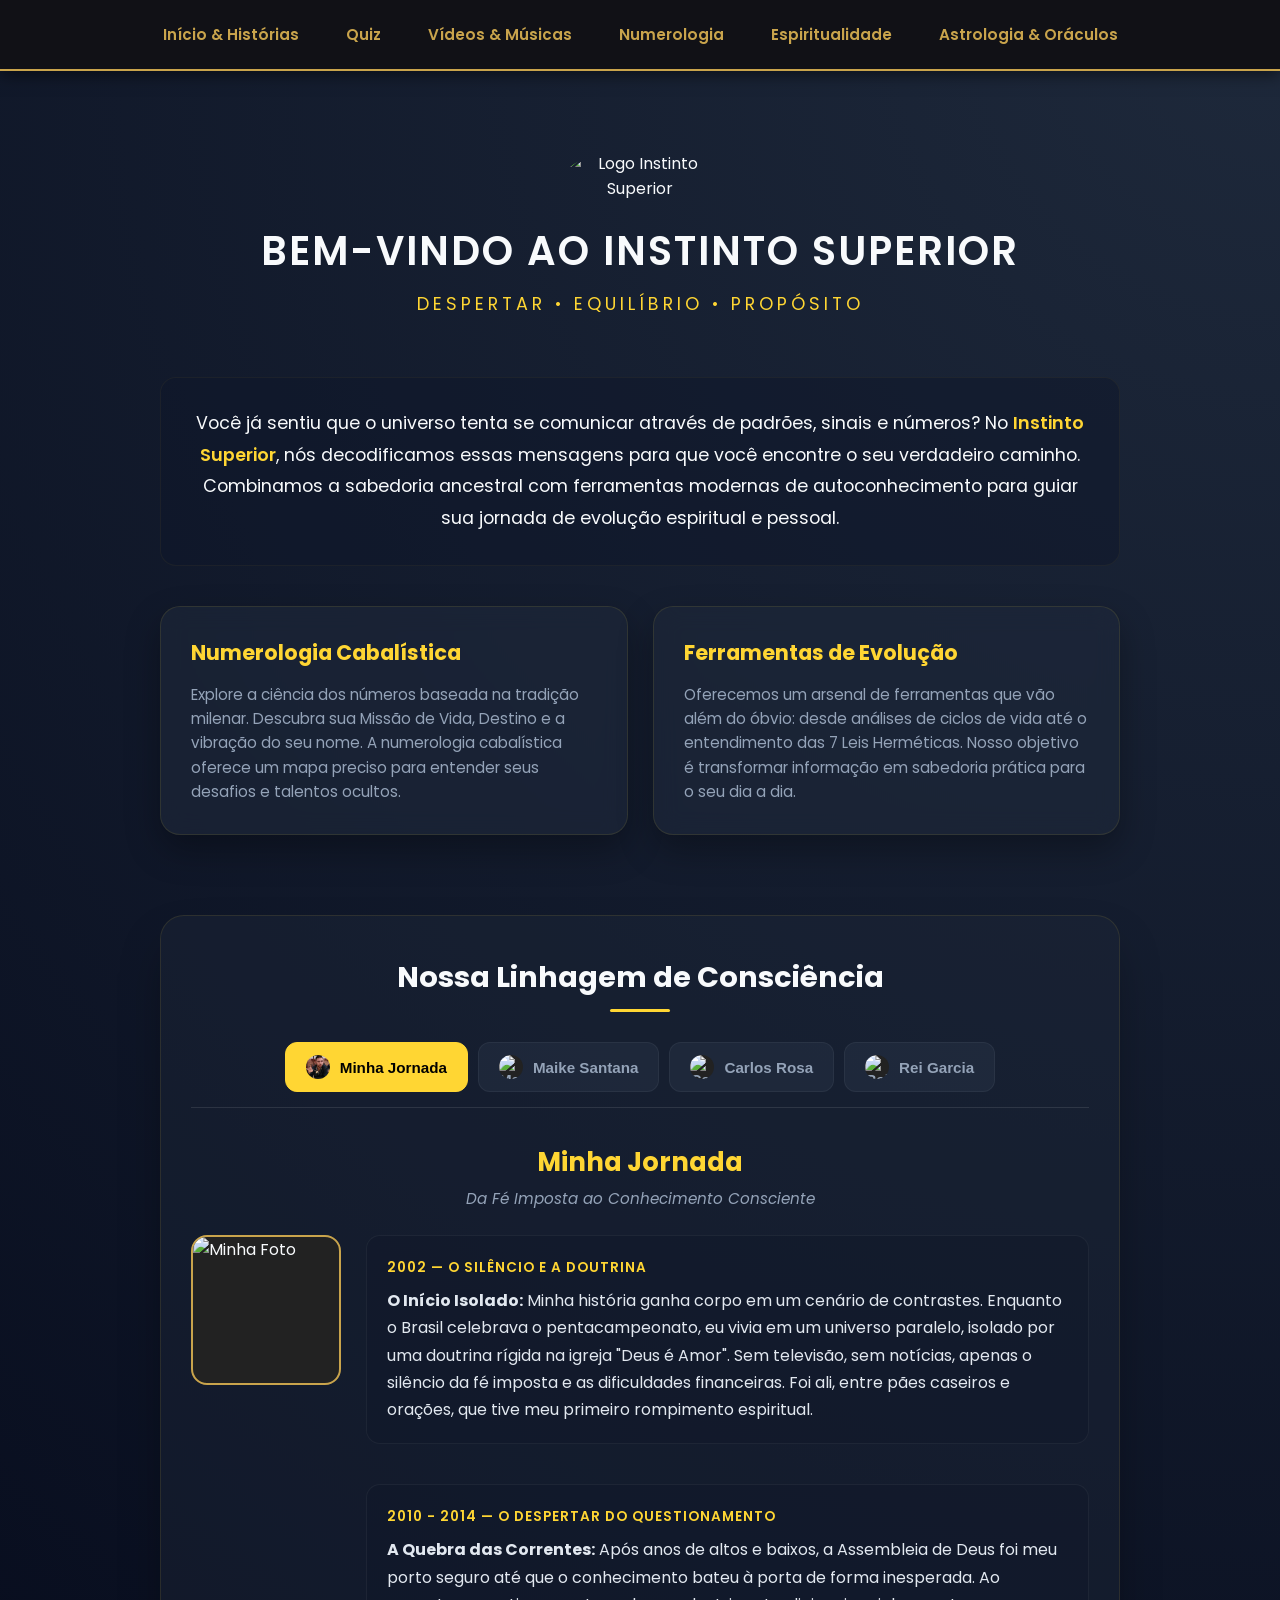
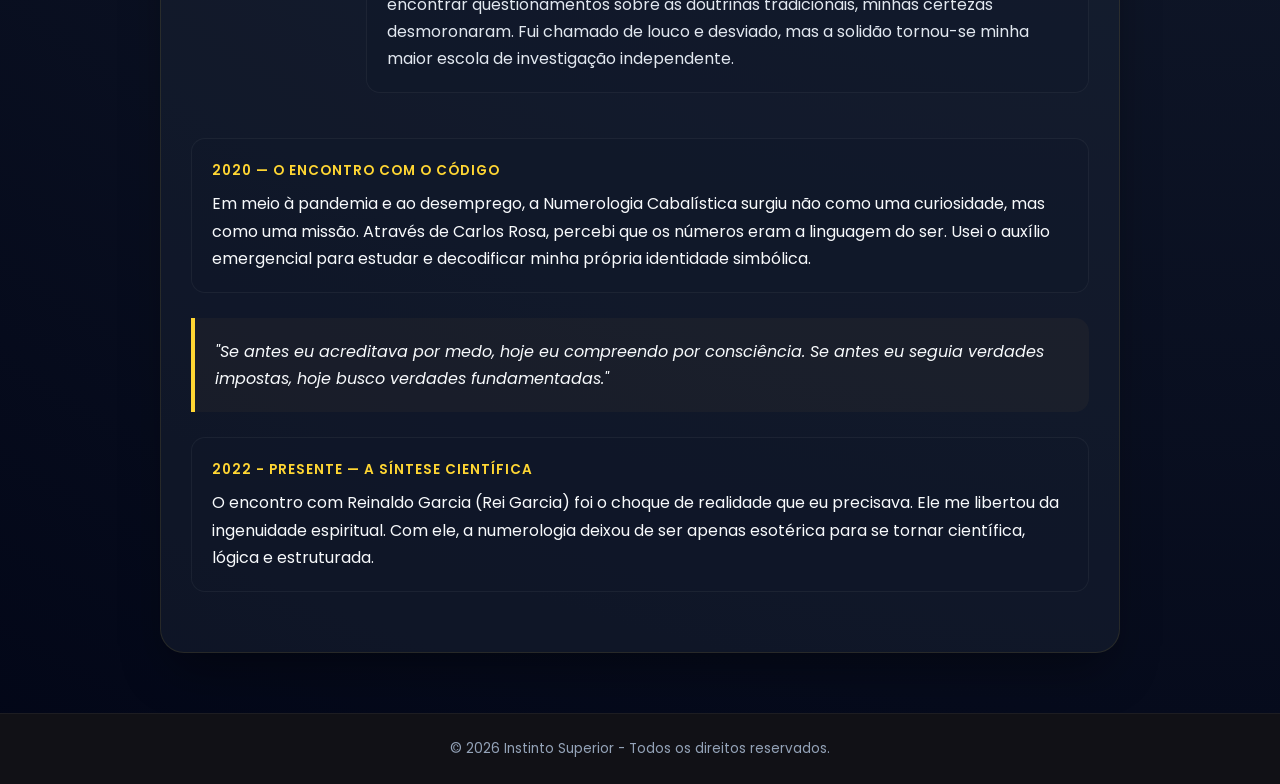
==== commit 3deb0ce0: "Update index.html" ====
--- a/index.html
+++ b/index.html
@@ -398,7 +398,7 @@
 
     <!-- Apresentação Hero -->
     <section class="hero">
-        <img src="https://via.placeholder.com/150" alt="Logo Instinto Superior">
+        <img src="midia/imagens/INSTINTOFOTOO.png" alt="Logo Instinto Superior">
         <h1>BEM-VINDO AO INSTINTO SUPERIOR</h1>
         <p>Despertar • Equilíbrio • Propósito</p>
     </section>
@@ -431,7 +431,7 @@
         <!-- Menu de Navegação por Abas -->
         <div class="tabs-menu">
             <button class="tab-button active" onclick="openTab(event, 'minha-jornada')">
-                <img src="https://via.placeholder.com/24" alt="Minha Foto"> Minha Jornada
+                <img src="midia/imagens/eu2.jpg" alt="Minha Foto"> Minha Jornada
             </button>
             <button class="tab-button" onclick="openTab(event, 'maike-santana')">
                 <img src="https://via.placeholder.com/24" alt="Maike Santana"> Maike Santana
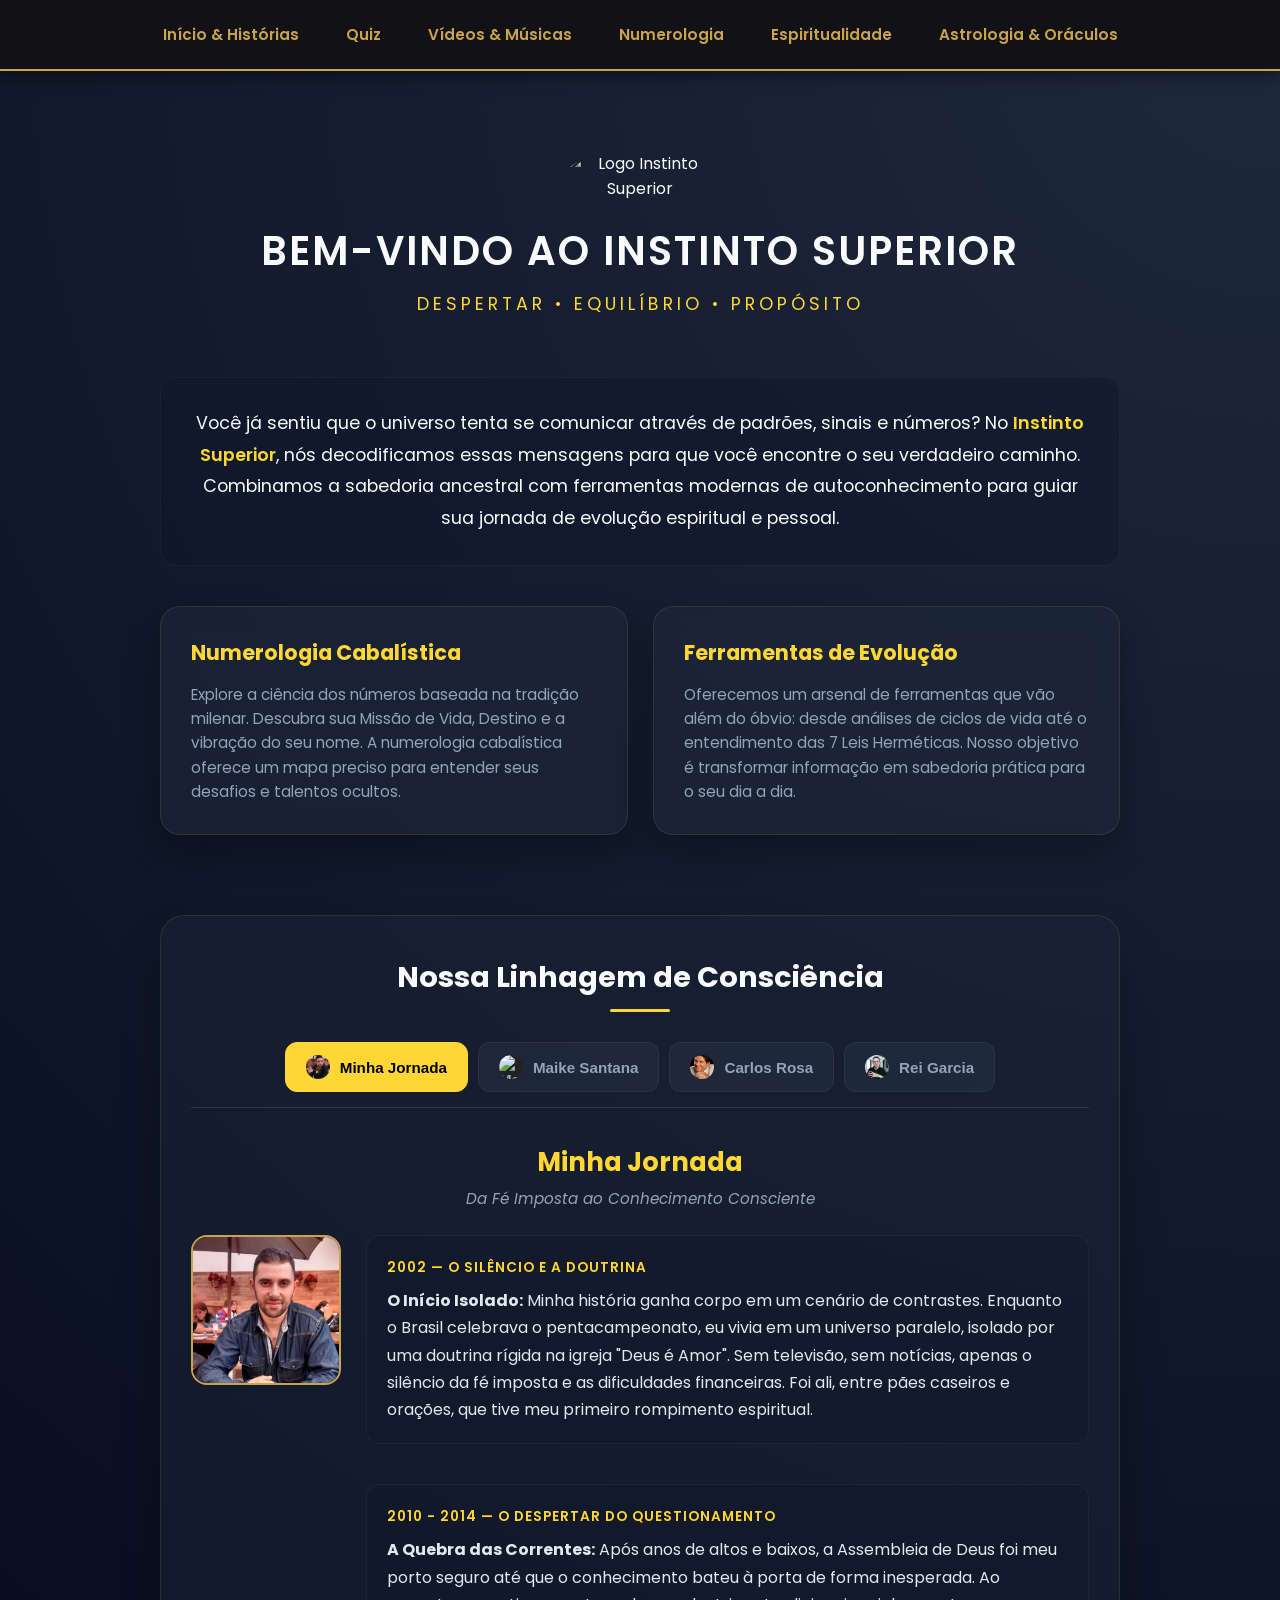
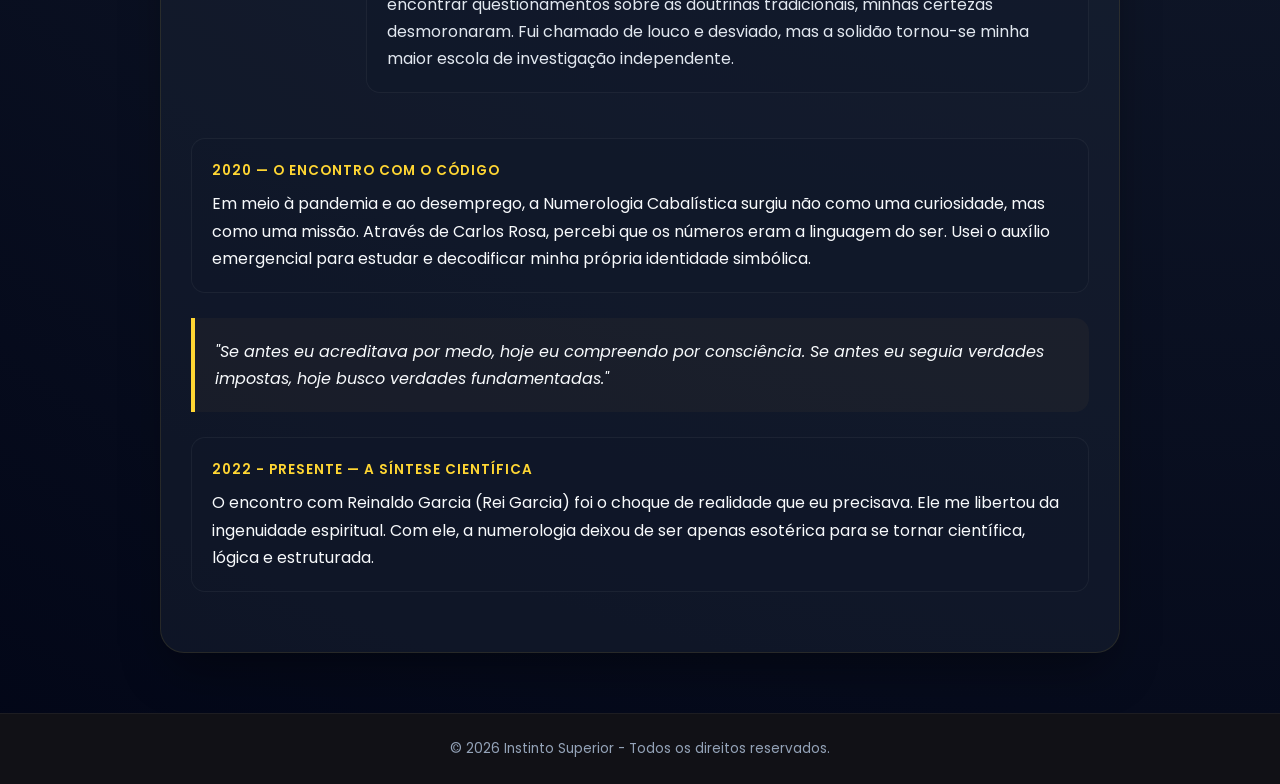
==== commit 14ea8405: "Update index.html" ====
--- a/index.html
+++ b/index.html
@@ -437,10 +437,10 @@
                 <img src="https://via.placeholder.com/24" alt="Maike Santana"> Maike Santana
             </button>
             <button class="tab-button" onclick="openTab(event, 'carlos-rosa')">
-                <img src="https://via.placeholder.com/24" alt="Carlos Rosa"> Carlos Rosa
+                <img src="midia/imagens/CARLOS ROSAAAA.jpeg" alt="Carlos Rosa"> Carlos Rosa
             </button>
             <button class="tab-button" onclick="openTab(event, 'rei-gacia')">
-                <img src="https://via.placeholder.com/24" alt="Rei Garcia"> Rei Garcia
+                <img src="midia/imagens/FOTOGARCIA_edited.jpg" alt="Rei Garcia"> Rei Garcia
             </button>
         </div>
 
@@ -451,7 +451,7 @@
                 <p>Da Fé Imposta ao Conhecimento Consciente</p>
             </div>
             <div class="profile-wrapper">
-                <img src="https://via.placeholder.com/150" alt="Minha Foto" class="profile-pic-bio">
+                <img src="midia/imagens/eu.jpg" alt="Minha Foto" class="profile-pic-bio">
                 <div class="bio-desc">
                     <div class="timeline-box">
                         <span class="timeline-date">2002 — O Silêncio e a Doutrina</span>
@@ -517,7 +517,7 @@
                 <p>O Pioneiro da Numerologia Cabalística no Brasil</p>
             </div>
             <div class="profile-wrapper">
-                <img src="https://via.placeholder.com/150" alt="Carlos Rosa" class="profile-pic-bio">
+                <img src="midia/imagens/CARLOS ROSAAAA.jpeg" alt="Carlos Rosa" class="profile-pic-bio">
                 <div class="bio-desc">
                     <p>A história da Numerologia Cabalística moderna no Brasil tem um marco inicial claro: o trabalho de <strong>Carlos Rosa</strong>. Em 2002, ele fundou a <strong>Academia Brasileira de Numerologia Cabalística (ABNC)</strong>, tornando-se o principal responsável por trazer esse conhecimento ancestral para o público brasileiro de forma estruturada e didática.</p>
                     <p>Através de suas obras e ensinos, Carlos Rosa desmistificou o uso da Gematria e a aplicação da Tabela Cabalística, defendendo que os números são a linguagem fundamental do universo.</p>
@@ -542,7 +542,7 @@
                 <p>Numerologia Quântica e a Ciência do Ser</p>
             </div>
             <div class="profile-wrapper">
-                <img src="https://via.placeholder.com/150" alt="Rei Garcia" class="profile-pic-bio">
+                <img src="midia/imagens/FOTOGARCIA_edited.jpg" alt="Rei Garcia" class="profile-pic-bio">
                 <div class="bio-desc">
                     <p><strong>Reinaldo Martins Garcia</strong> é a personificação do equilíbrio entre a mente analítica e a percepção metafísica. Engenheiro e empresário por formação, Reinaldo trouxe para o universo da numerologia o rigor científico que o campo necessitava. Atuando como numerólogo cabalista, tarólogo e palestrante, seu trabalho é um convite à evolução da consciência.</p>
                     <p>Diferente das abordagens puramente místicas, o "Rei Garcia" fundamenta sua prática na <strong>Numerologia Quântica</strong>, utilizando conceitos de física e frequência para harmonizar energias.</p>
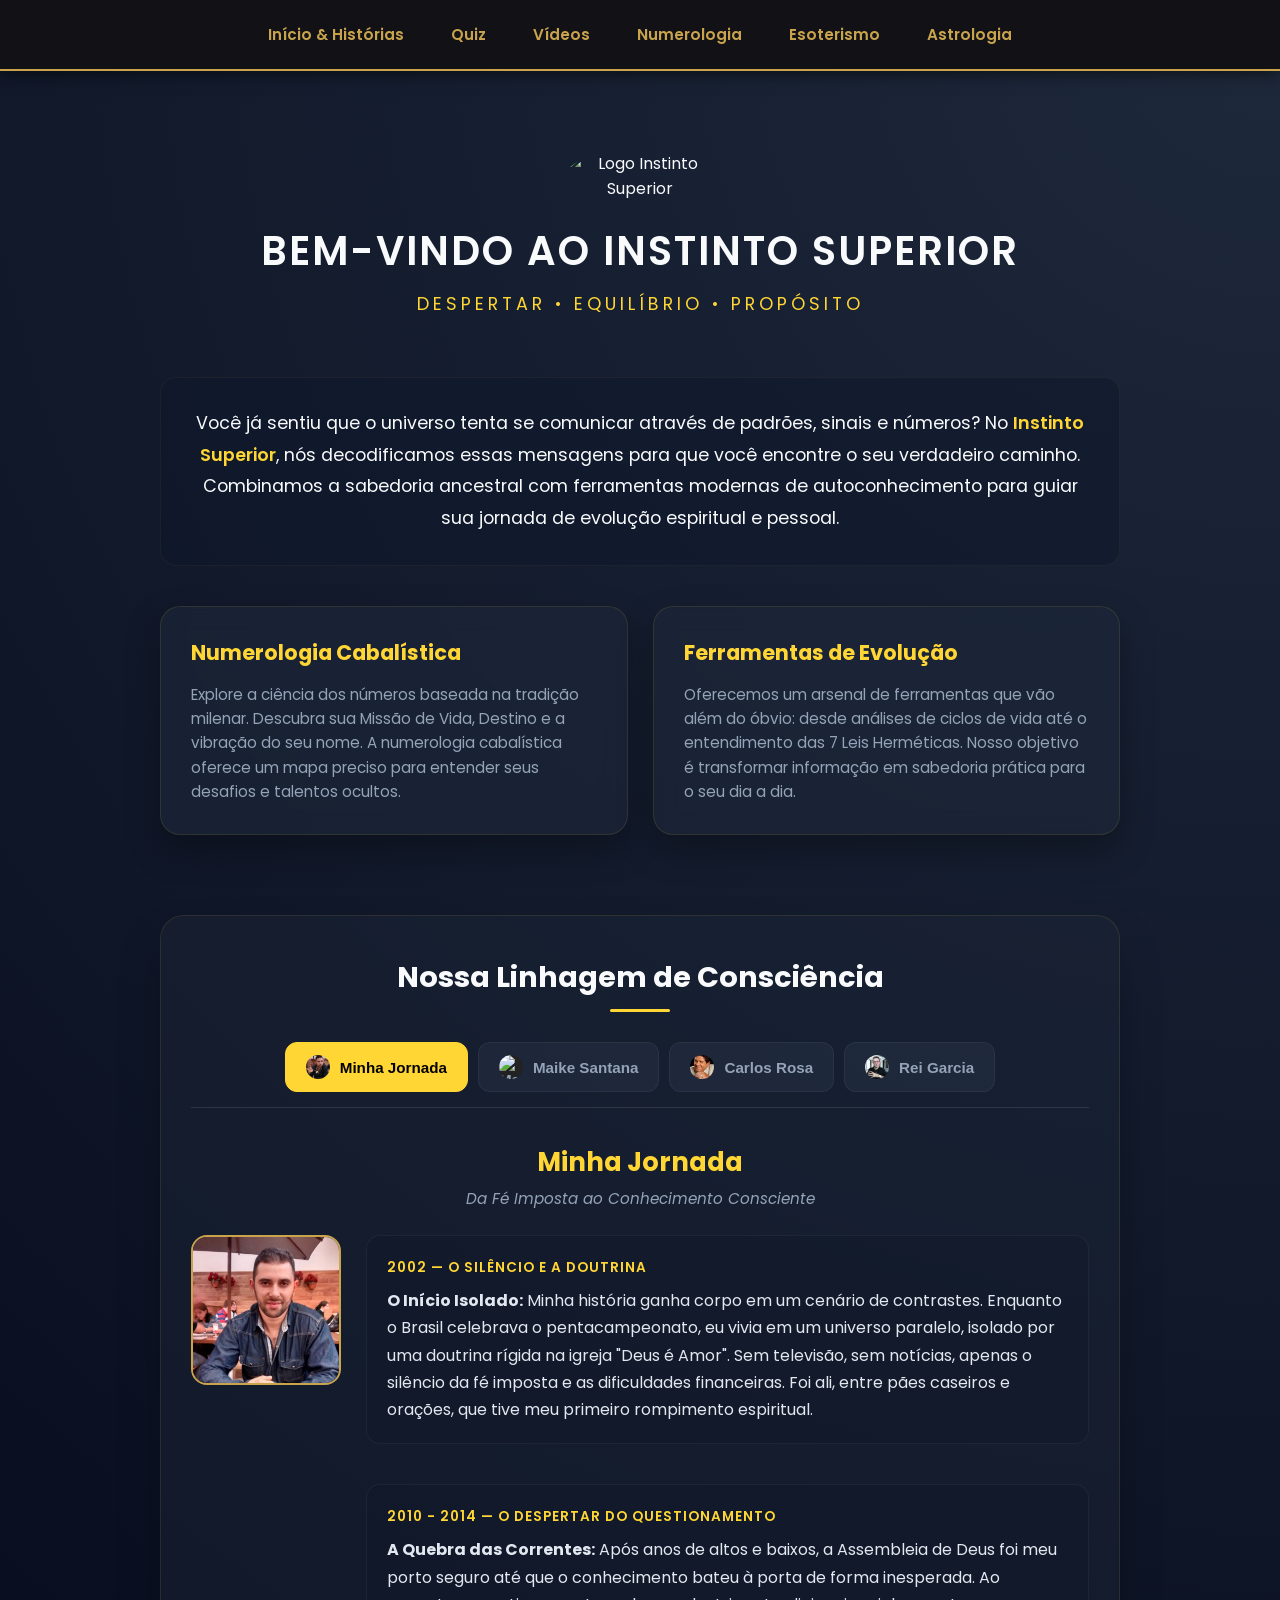
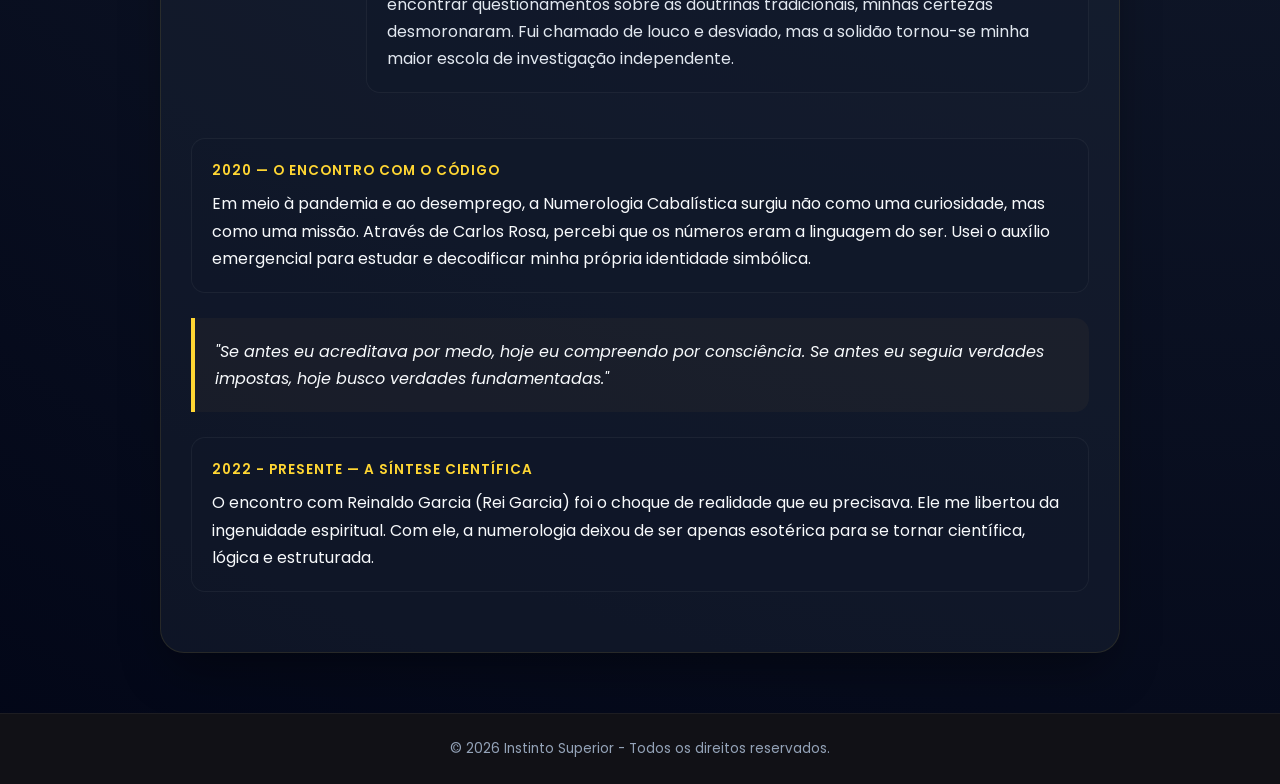
==== commit caea47d9: "Update index.html" ====
--- a/index.html
+++ b/index.html
@@ -389,10 +389,10 @@
     <nav>
         <a href="index.html">Início & Histórias</a>
         <a href="quiz.html">Quiz</a>
-        <a href="midia.html">Vídeos & Músicas</a>
+        <a href="midia.html">Vídeos</a>
         <a href="numerologia.html">Numerologia</a>
-        <a href="esoterismo.html">Espiritualidade</a>
-        <a href="astrologia.html">Astrologia & Oráculos</a>
+        <a href="esoterismo.html">Esoterismo</a>
+        <a href="astrologia.html">Astrologia </a>
     </nav>
 </header>
 
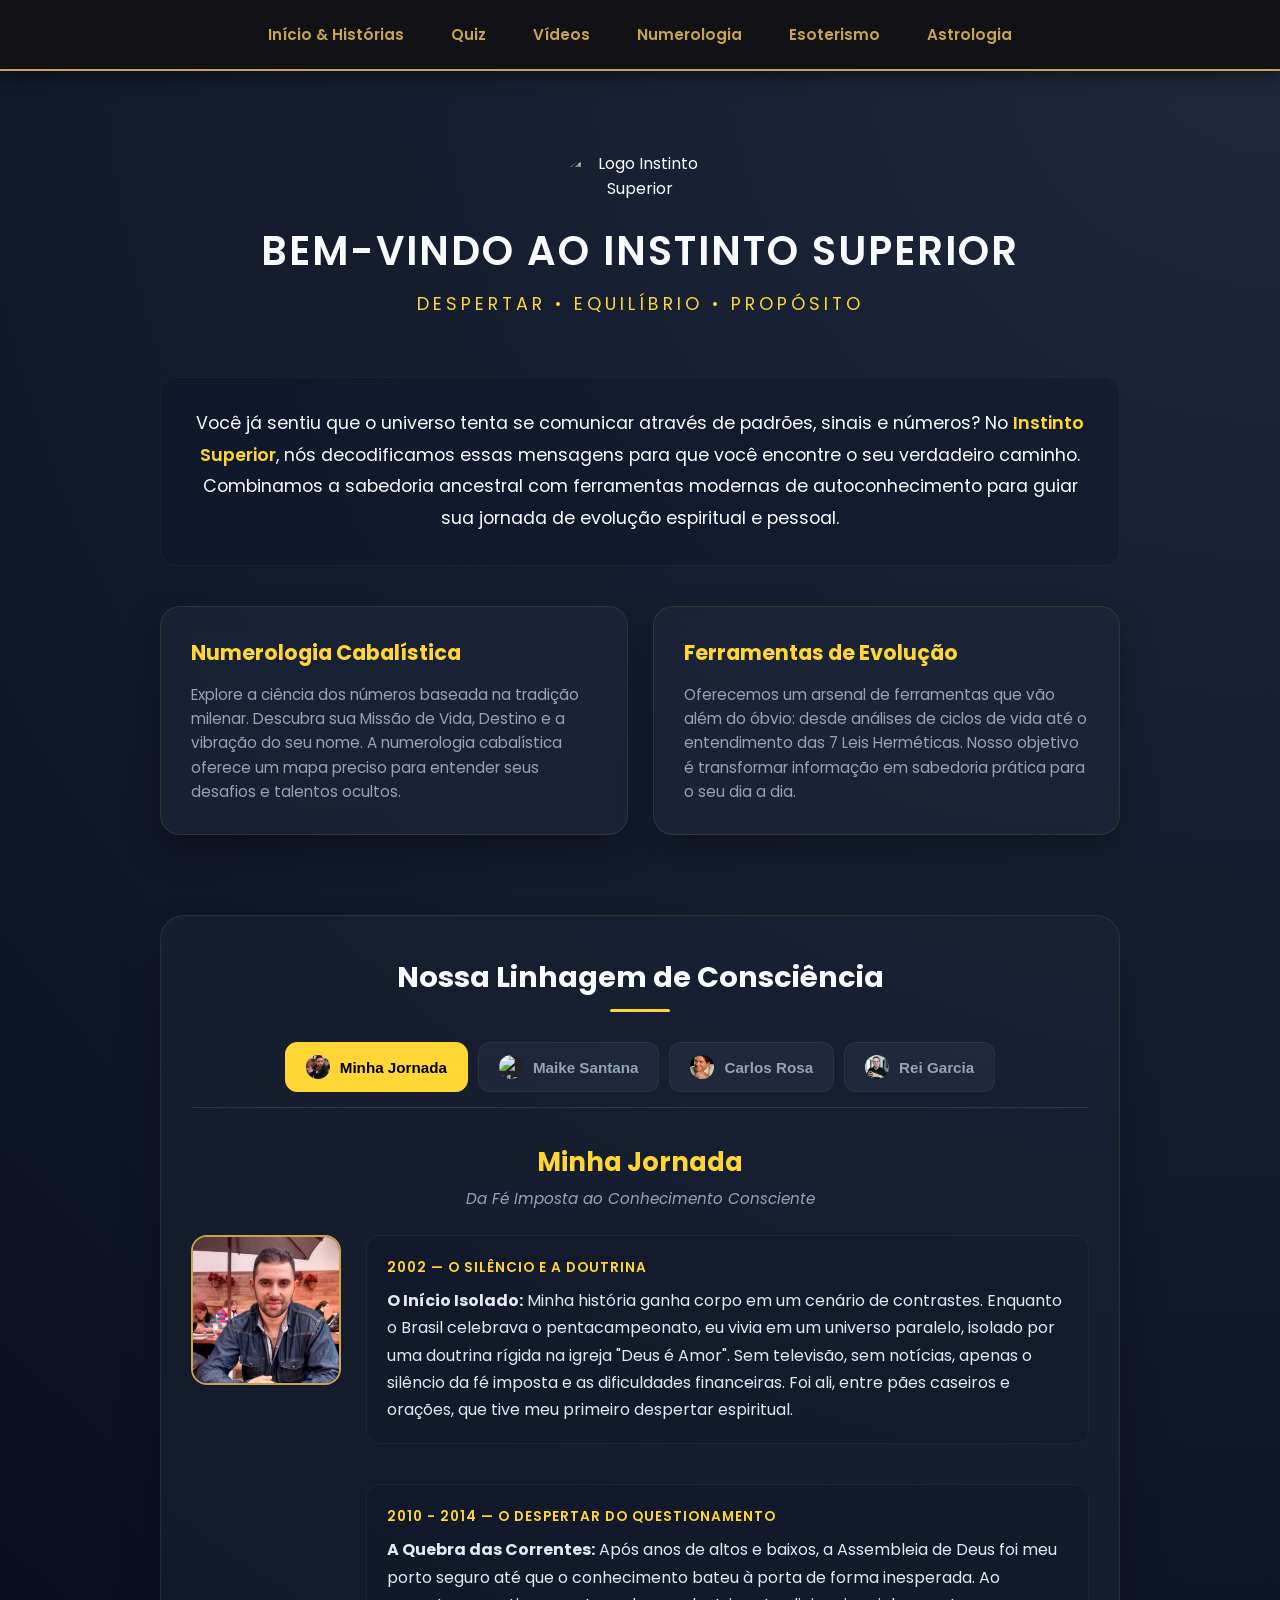
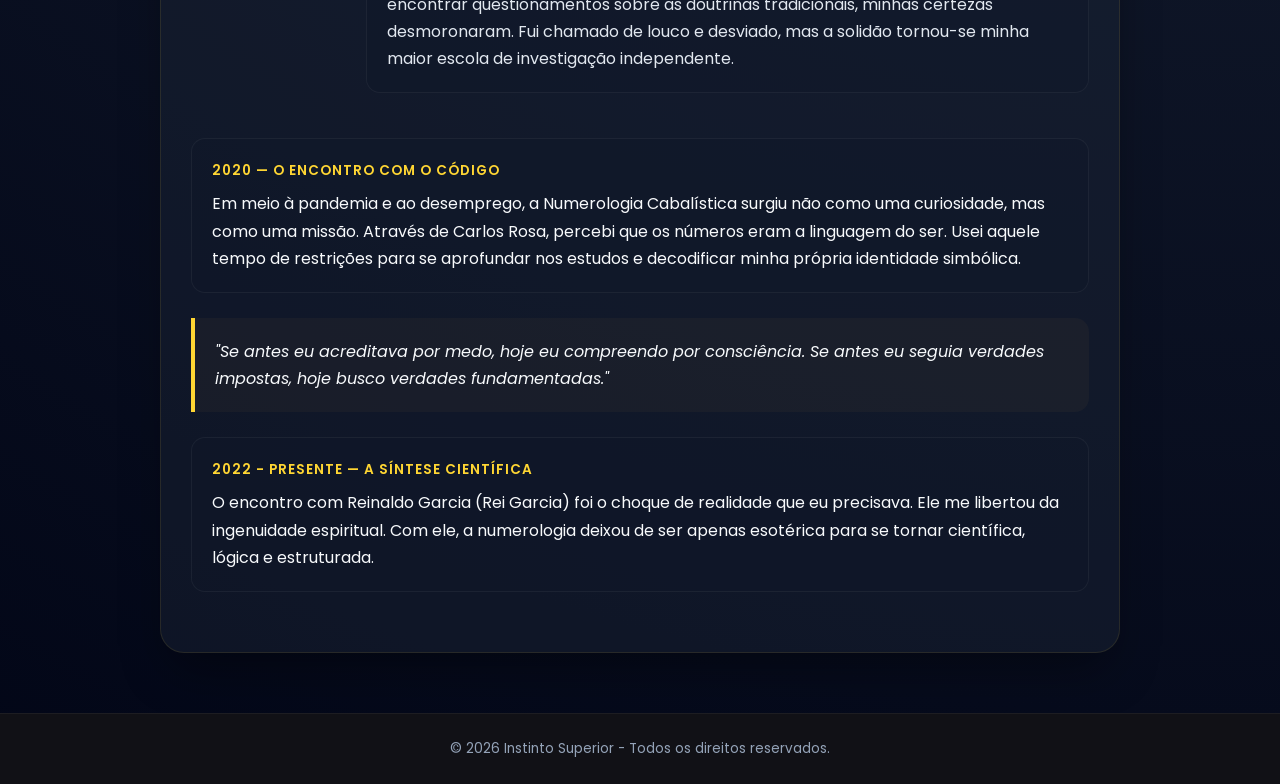
==== commit 28a6c99d: "Update text in biography section for clarity" ====
--- a/index.html
+++ b/index.html
@@ -455,7 +455,7 @@
                 <div class="bio-desc">
                     <div class="timeline-box">
                         <span class="timeline-date">2002 — O Silêncio e a Doutrina</span>
-                        <strong>O Início Isolado:</strong> Minha história ganha corpo em um cenário de contrastes. Enquanto o Brasil celebrava o pentacampeonato, eu vivia em um universo paralelo, isolado por uma doutrina rígida na igreja "Deus é Amor". Sem televisão, sem notícias, apenas o silêncio da fé imposta e as dificuldades financeiras. Foi ali, entre pães caseiros e orações, que tive meu primeiro rompimento espiritual.
+                        <strong>O Início Isolado:</strong> Minha história ganha corpo em um cenário de contrastes. Enquanto o Brasil celebrava o pentacampeonato, eu vivia em um universo paralelo, isolado por uma doutrina rígida na igreja "Deus é Amor". Sem televisão, sem notícias, apenas o silêncio da fé imposta e as dificuldades financeiras. Foi ali, entre pães caseiros e orações, que tive meu primeiro despertar espiritual.
                     </div>
                     <div class="timeline-box">
                         <span class="timeline-date">2010 - 2014 — O Despertar do Questionamento</span>
@@ -466,7 +466,7 @@
             
             <div class="timeline-box">
                 <span class="timeline-date">2020 — O Encontro com o Código</span>
-                <p>Em meio à pandemia e ao desemprego, a Numerologia Cabalística surgiu não como uma curiosidade, mas como uma missão. Através de Carlos Rosa, percebi que os números eram a linguagem do ser. Usei o auxílio emergencial para estudar e decodificar minha própria identidade simbólica.</p>
+                <p>Em meio à pandemia e ao desemprego, a Numerologia Cabalística surgiu não como uma curiosidade, mas como uma missão. Através de Carlos Rosa, percebi que os números eram a linguagem do ser. Usei aquele tempo de restrições para se aprofundar nos estudos e decodificar minha própria identidade simbólica.</p>
             </div>
 
             <div class="box-destaque" style="border-left-color: #ffd633;">
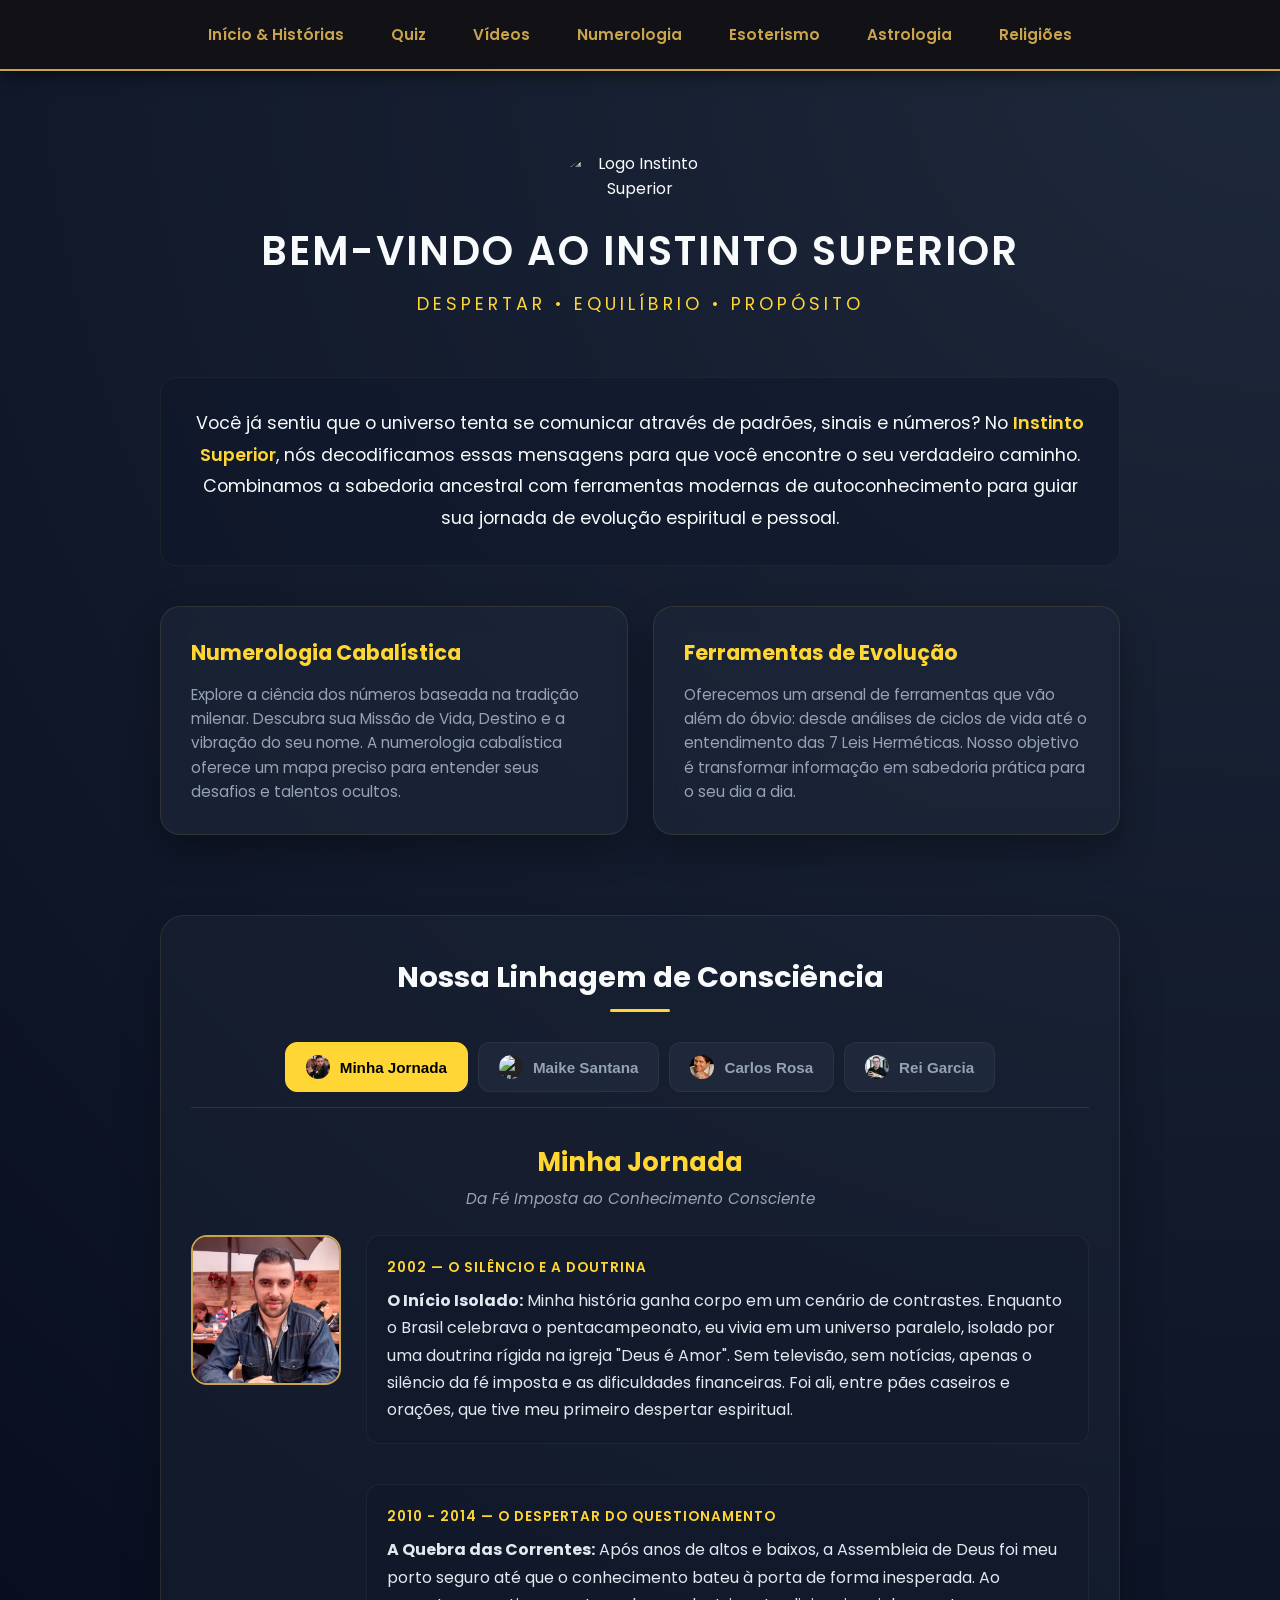
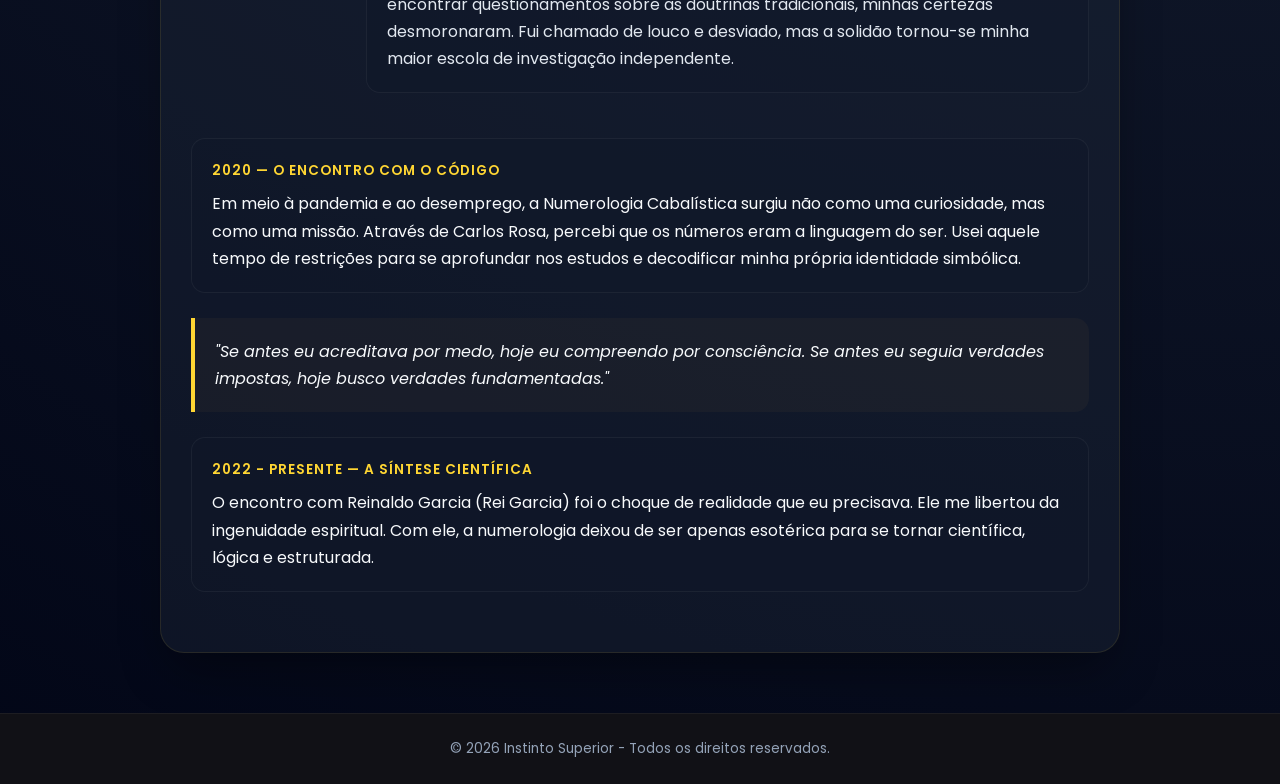
==== commit 24e6ef2e: "Add link to Religões in the navigation menu" ====
--- a/index.html
+++ b/index.html
@@ -393,6 +393,7 @@
         <a href="numerologia.html">Numerologia</a>
         <a href="esoterismo.html">Esoterismo</a>
         <a href="astrologia.html">Astrologia </a>
+        <a href="religioes.html">Religiões </a>
     </nav>
 </header>
 
